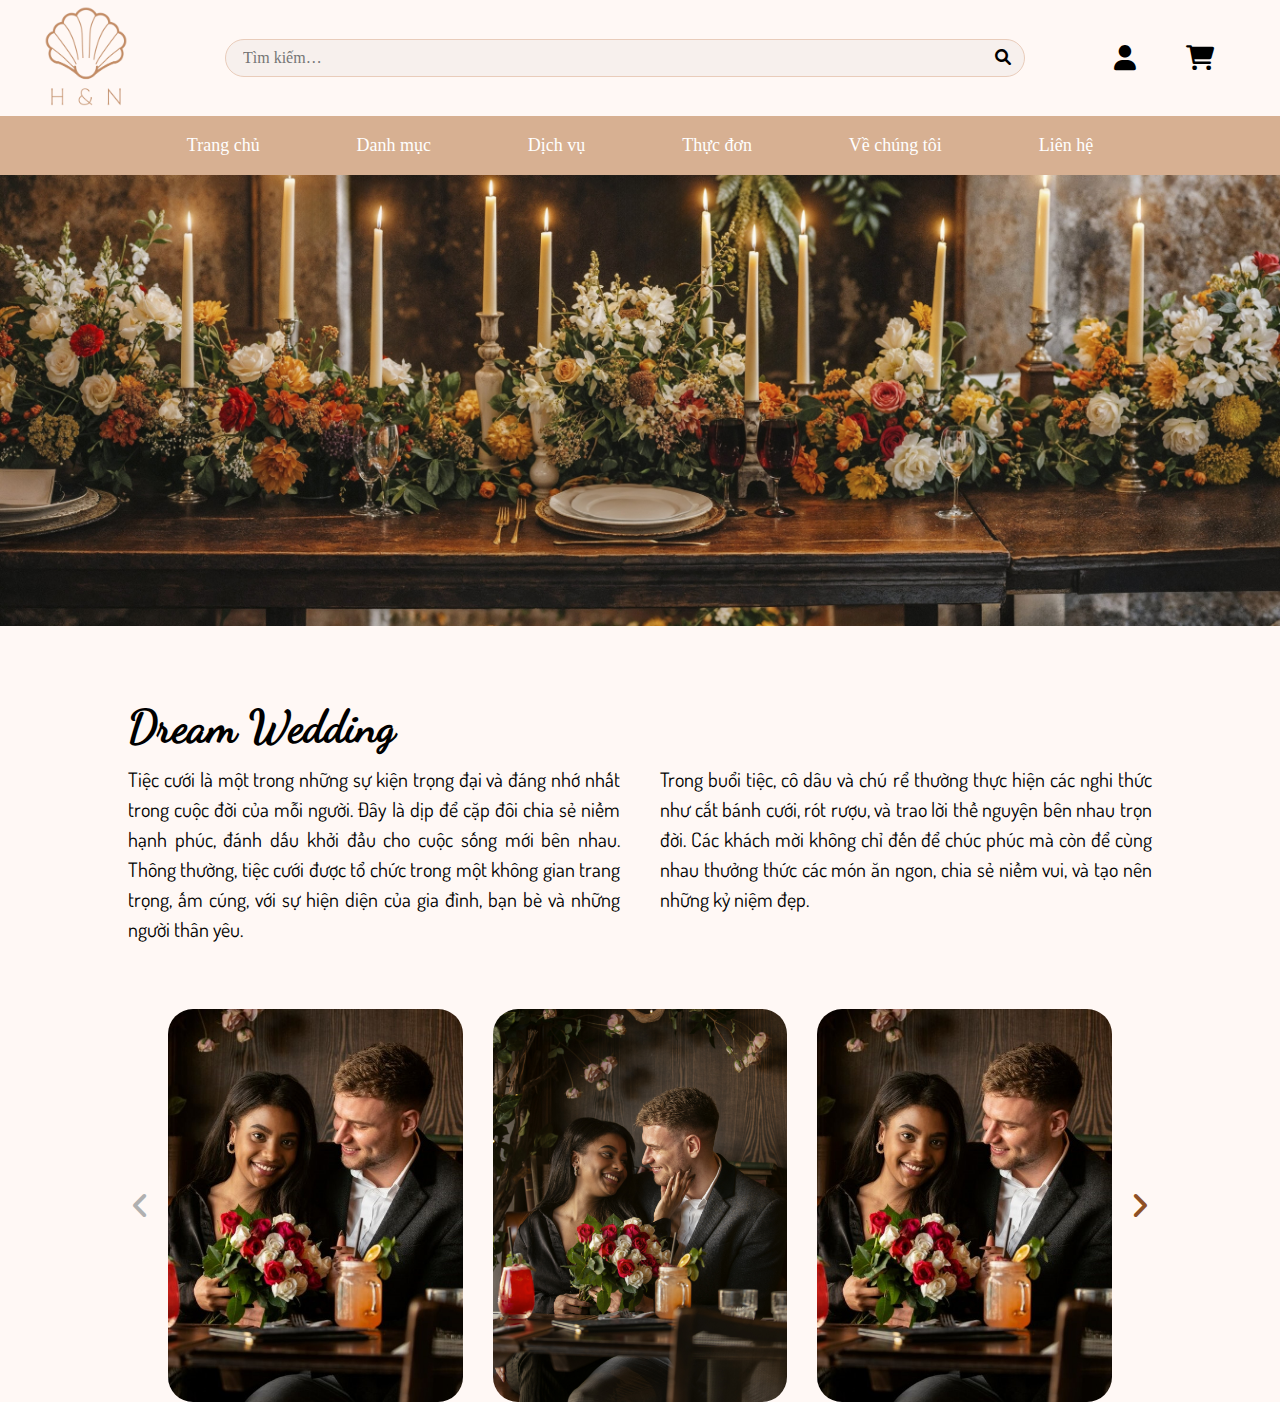
==== index.html @ fc5cff86 "deloy" ====
<!DOCTYPE html>
<html lang="en">

<head>
    <meta charset="UTF-8">
    <meta name="viewport" content="width=device-width, initial-scale=1.0">

    <title>Dream Wedding</title>

    <link rel="stylesheet" href="assets/css/style.css">
     <link rel="stylesheet" href="assets/css/responsive.css">
    <link rel="stylesheet" href="assets/css/login.css">


    <script src="assets/js/main.js" defer></script>



    <link rel="icon" href="assets/images/icon.png">

    <link rel="stylesheet" href="https://cdnjs.cloudflare.com/ajax/libs/font-awesome/6.0.0/css/all.min.css">






</head>


<body>
    <div id="loading-screen">
        <span class="loader"></span>
    </div>
    <header>

        <nav>

            <div class=" toolbar">

                <div class=" logo">
                    <a href="index.html">
                        <img src="assets/images/logo.png" alt="Logo" class="logo" />
                    </a>
                </div>
                <div class="seacher">
                    <input type="search" id="sea" placeholder="Tìm kiếm…" />
                    <button id="search" type="submit">
                        <i class="fa-solid fa-magnifying-glass"></i>
                    </button>
                </div>
                <div>
                    <ul class="login">
                        <li id="nut-dang-nhap">
                            <a href="#"><i class="fa-solid fa-user icons"></i></a>
                        </li>
                        <li>
                            <a href="#"><i class="fa-solid fa-cart-shopping icons"></i></a>
                        </li>
                    </ul>
                </div>

            </div>
        </nav>

        <nav>
            <ul class="menu">
                <li>
                    <a href="index.html">Trang chủ</a>
                </li>
                <li class="sub">
                    <a href="#">Danh mục</a>
                    <ul class="menu dropdown">
                        <li><a href="#">s1</a></li>
                        <li><a href="#">s2</a></li>
                        <li><a href="#">s3</a></li>
                    </ul>
                </li>
                <li class="sub">
                    <a href="#">Dịch vụ</a>
                    <ul class="menu dropdown">
                        <li><a href="#">s1</a></li>
                        <li><a href="#">s2</a></li>
                        <li><a href="#">s3</a></li>
                    </ul>
                </li>
                <li class="sub">
                    <a href="menu.html">Thực đơn</a>
                </li>
                <li class="sub">
                    <a href="aboutus.html">Về chúng tôi</a>
                </li>
                <li class="sub">
                    <a href="contact.html">Liên hệ</a>
                </li>
            </ul>


        </nav>
    </header>

    <section>
        <div>
            <img src="assets/images/banner-1.jpg" "/>
        </div>
    </section>
    <section class="gioi-thieu">
            <h1>Dream Wedding</h1>
            <div class="describe">
                
                <div>
                
                    Tiệc cưới là một trong những sự kiện trọng đại và đáng nhớ nhất trong cuộc đời của mỗi người. Đây là dịp để cặp                         đôi chia sẻ niềm hạnh phúc, đánh dấu khởi đầu cho cuộc sống mới bên nhau. Thông thường, tiệc cưới được tổ chức                          trong một không gian trang trọng, ấm cúng, với sự hiện diện của gia đình, bạn bè và những người thân yêu.

                </div>
                <div>
                    Trong buổi tiệc, cô dâu và chú rể thường thực hiện các nghi thức như cắt bánh cưới, rót rượu, và trao lời thề                           nguyện bên nhau trọn đời. Các khách mời không chỉ đến để chúc phúc mà còn để cùng nhau thưởng thức các món ăn ngon,                     chia sẻ niềm vui, và tạo nên những kỷ niệm đẹp.
                </div>

            </div>
            <div class="anh-cuoi">
                <i class="dieu-huong fa-solid fa-angle-left"></i>
                    <div>
                        <div class="carousel">
                            <div class="carousel-inner">
                                <div class="carousel-item"><img src="assets/images/couple-1.jpg" /></div>
                                <div class="carousel-item"><img src="assets/images/couple-2.jpg" /></div>
                                <div class="carousel-item"><img src="assets/images/couple-1.jpg" /></div>
                                <div class="carousel-item"><img src="assets/images/couple-2.jpg" /></div>
                                <div class="carousel-item"><img src="assets/images/couple-1.jpg" /></div>
                                <div class="carousel-item"><img src="assets/images/couple-2.jpg" /></div>
                                <div class="carousel-item"><img src="assets/images/couple-1.jpg" /></div>
                                <div class="carousel-item"><img src="assets/images/couple-2.jpg" /></div>
                            </div>

                        </div>
                    </div>
                <i class="dieu-huong fa-solid fa-angle-right"></i>
            </div>
    </section>

    <!--ĐĂNG NHẬP-->
    <div class="container" id="container">
        <div class="form-container sign-up-container">
            <form action="#">
                <h1>Đăng ký</h1>
                <div class="social-container">
                    <a href="#" class="social"><i class="fab fa-google"></i></a>
                    <a href="#" class="social"><i class="fab fa-facebook-f"></i></a>
                    <a href="#" class="social"><i class="fab fa-github"></i></a>
                    <a href="#" class="social"><i class="fab fa-linkedin-in"></i></a>
                </div>
                <span>hoặc sử dụng email để đăng ký</span>
                <input type="text" placeholder="Tên đăng nhập" />
                <input type="email" placeholder="Email" />
                <input type="password" placeholder="Mật khẩu" />
                
                <button>Đăng ký</button>
            </form>
        </div>
        <div class="form-container sign-in-container">
            <form action="#">
                <h1>Đăng nhập</h1>
                <div class="social-container">
                    <a href="#" class="social"><i class="fab fa-google"></i></a>
                    <a href="#" class="social"><i class="fab fa-facebook-f"></i></a>
                    <a href="#" class="social"><i class="fab fa-github"></i></a>
                    <a href="#" class="social"><i class="fab fa-linkedin-in"></i></a>
                </div>
                <span>hoặc sử dụng tài khoản của bạn</span>
                <input type="text" placeholder="Tên đăng nhập" />
                <input type="password" placeholder="Mật khẩu" />
                <a class="forget-password" href="#">Quên mật khẩu?</a>
                <button>Đăng nhập</button>
            </form>
        </div>
        <div class="overlay-container">
            <!-- <div> -->
            
                <div class="overlay">
                    <div>
                    </div>
                    <div class="overlay-panel overlay-left">
                        <h1>CHÀO QUÝ KHÁCH !</h1>
                        <p>Đăng nhập để sử dụng các dịch vụ của chúng tôi</p>
                        <button class="ghost" id="signIn" style="color: white;">Đăng nhập</button>
                    </div>
                    <div class="overlay-panel overlay-right">
                        <h1>CHÀO BẠN !</h1>
                        <p>Đăng ký tài khoản để có thể đặt tiệc</p>
                        <button class="ghost" id="signUp" style="color: white;">Đăng ký</button>
                    </div>
                </div>
            <!-- </div> -->
        </div>
    </div>





</body>

</html>
---- assets/css/style.css ----
@font-face {
    font-family: 'Dosis';
    src: url("../font/Dosis.ttf") format('truetype');
    font-weight: normal;
    font-style: normal;
}
@font-face {
    font-family: 'DancingScript';
    src: url("../font/DancingScript.ttf") format('truetype');
    font-weight: normal;
    font-style: normal;
}


*{
  box-sizing: border-box;
}
body {
  
  font-family: "Playfair Display";
  margin: 0;
  padding: 0;
  background-color: #fff8f5;
  /* color: #c48c64; */
}

#loading-screen {
    position: fixed;
    top: 0;
    left: 0;
    width: 100%;
    height: 100%;
    background-color:#fff8f5 ;
    color: white;
    display: flex;
    justify-content: center;
    align-items: center;
    z-index: 9999;
}
.loader, .loader:before, .loader:after {
  border-radius: 50%;
  width: 2.5em;
  height: 2.5em;
  animation-fill-mode: both;
  animation: bblFadInOut 1.8s infinite ease-in-out;
}
.loader {
  color: #000000;
  font-size: 7px;
  position: relative;
  text-indent: -9999em;
  transform: translateZ(0);
  animation-delay: -0.16s;
}
.loader:before,
.loader:after {
  content: '';
  position: absolute;
  top: 0;
}
.loader:before {
  left: -3.5em;
  animation-delay: -0.32s;
}
.loader:after {
  left: 3.5em;
}

@keyframes bblFadInOut {
  0%, 80%, 100% { box-shadow: 0 2.5em 0 -1.3em }
  40% { box-shadow: 0 2.5em 0 0 }
}

/* ============================ */
.logo {
  width: 100%;
  max-width: 100px;
}


/*thanh tìm kiếm*/
.toolbar {
  background-color: #fff8f5;
  padding: 6px;
  display: flex;
  align-items: center;
  white-space: nowrap;
  justify-content: space-around;
}

.seacher {
  width: 100%;
  max-width: 800px;
  position: relative;
  margin: 0 30px;
}


#sea {
  border: #e9ccba solid 1px;
  border-radius: 20px;
  height: 38px;
  max-width: 1000px;
  width: 100%;
  flex-grow: 1 !important;
  align-items: center;
  padding: 10px 50px 10px 17px;
  outline: none;
  font-size: 16px;
  background-color: #f7f0ed;
  font-family: "Playfair Display";
  color: #845839;
}




#search {
  position: absolute;
  right: 13px;
  /* Điều chỉnh vị trí của nút */
  top: 17px;
  transform: translateY(-50%);
  border: none;
  background: none;
  cursor: pointer;
  color: #000000;
  font-size: 16px;
  padding: 0;
}

.login {
  display: flex;
  justify-content: space-evenly;
  list-style-type: none;
  padding: 0;
  margin: 0;
}

.login>li:last-child {
  padding-left: 50px;
  padding-right: 30px;
}

.icons {
  font-size: 25px;
  color: black;
  transition: transform 0.2s ease;
}

.icons:hover {
  transform: translateY(-3px);
}




ul.menu {
  list-style-type: none;
  padding: 0;
  margin: 0;
  background-color: #d7b092;
  justify-content: space-evenly;
}


nav>.menu {
  display: flex;
  padding: 5px 100px;

}



.dropdown {
  /* display: none; */
  position: absolute;
  list-style-type: none;
  border-radius: 8px;
  margin: 0;
  box-shadow: 0 4px 8px rgba(0, 0, 0, .1);
  overflow: hidden;
  max-height: 0;
  width: 0;
  transition: max-height 0.6s ease;
}

.dropdown a {
  color: #c48c64 !important;
  background-color: #fff8f5;
  padding: 15px 20px !important;

}

.dropdown a:hover {
  color: #ffff !important;
  background-color: #d7b092 !important;
}

.sub:hover .dropdown {

  background-color: floralwhite;
  display: block !important;
  position: absolute;
  width: 200px;
  max-height: 500px;
}



ul.menu>li {
  max-width: 200px;
}

ul.menu>li>a {
  text-decoration: none;
  color: #ffff;
  display: block;
  padding: 14px 10px;
  font-size: 18px;
}

ul.menu>li>a:hover {
  color: #8f5024;
}

.toolbar-menu {
  display: flex;
  flex-direction: column;
  justify-content: center;
  height: 250px;
  text-align: center;
  padding: 0;
  background-color: rgba(0, 0, 0, 0.6);
}

.banner {
  position: absolute;
  z-index: -99;
  min-width: 730px;
  overflow: hidden;
}

.nav-menu {
  display: flex;
  flex-direction: row;
  justify-content: center;
  text-align: center;
  list-style-type: none;
  font-size: 20px;
  padding: 0;
  margin: 0;


}

.toolbar-menu h1 {
  font-size: 50px !important;
  padding-bottom: 5px !important;
  color: white;
  padding: 0;
  margin: 0;
}

.nav-menu li {
  display: flex;
  align-items: center;
  text-decoration: none;
  padding: 0 10px;
  color: white;
}

.nav-menu>li>a {
  text-decoration: none;
  color: white;
}

.nav-menu>li>a:hover {
  color: #d7b092;
  ;
}

.content {
  background-color: #fff8f5;
  display: flex;
}

.content>div {
  height: 500px;
}

img {
  width: 100%;
}

section.gioi-thieu {
  display: flex;
  flex-direction: column;
  width: 80%;
  margin: 0 auto;
  margin-top: 70px;
}

.describe {
  font-family: Dosis, sans-serif;
  display: flex;
  /* flex-direction: column; */
  justify-content: center;
  align-items: flex-start;
  text-align: justify;
  padding: 0;
  margin: 0;
  margin-bottom: 65px;
}
.describe > div:first-child{
  width: 50%;
  padding-right: 20px;
  font-size: 20px;
  line-height: 30px;
}
.describe > div:last-child{
  width: 50%;
  padding-left: 20px;
  font-size: 20px;
  line-height: 30px;
}
.gioi-thieu > h1{
  font-family: DancingScript, san-serif;
  font-size: 45px;
  margin: 0;
  margin-bottom: 10px;
}
/*  */
.anh-cuoi{
  display: flex;
  align-items: center;
}
.anh-cuoi>div{
  display: flex;
  align-items: center;
  position: relative;
  width: 100%;
  overflow: hidden;
}
.carousel {
  display: flex;
  align-items: center;
  transition: transform 0.5s ease; 
}
.carousel-inner {
    display: flex;
}

.carousel-inner >div{
  padding: 0 15px;
  min-width: 33.33%;
  box-sizing: border-box; 
}

.carousel img{
  width: 100%;
  display: block;
  border-radius: 25px;
  z-index: 999;
}
.dieu-huong {
  color: #8f5024;
  font-size: 30px;
  padding: 5px;
  display: block;
  transition: transform 0.3s ease;
  z-index: 999;
}
.fa-angle-left:not(.dieu-huong){
  color: #b0b0b0;
  font-size: 30px;
  padding: 5px;
  display: block;
  transition: transform 0.3s ease;
  z-index: 999;
}
.fa-angle-right:not(.dieu-huong){
  color: #b0b0b0;
  font-size: 30px;
  padding: 5px;
  display: block;
  transition: transform 0.3s ease;
  z-index: 999;
}
.dieu-huong:hover {
  color: black;
  transform: scale(1.25);
}

/* =================== */
---- assets/css/responsive.css ----
@media (max-width: 750px) {
    .logo {
        width: 100%;
        max-width: 80px;
    }
    .login>li:last-child {
        padding: 0 30px;
    }
    
    ul.menu {

        display: none;
    }
    .icons {
      font-size: 20px;
      
    }
    .gioi-thieu > h1{
        font-size: 35px;
    }
    .describe {
      flex-direction: column;
    }
    .describe > div:first-child{
        width: 100%;
        font-size: 17px;
        line-height: 22px;
        padding: 0;
    }
    .describe > div:last-child{
        margin-top: 12px;
        width: 100%;
        font-size: 17px;
        line-height: 22px;
        padding: 0;
    }
    .carousel-inner >div{   
      min-width: 50%;
    }

}

@media (max-width: 480px) {

    ul.menu {

        display: none;
    }
    .describe{
        display: none;
    }
    .carousel-inner >div{   
        margin-top: 20px;
      min-width: 100%;
    }
    section.gioi-thieu{
        
        margin-top: 30px;
        align-items: center;
    }

}
---- assets/css/login.css ----
.container {
  position: fixed;
  top: 50%;
  left: 50%;
  transform: translate(-50%, -40%);
  opacity: 0;
  visibility: hidden;
  transition: all 0.4s ease;
  border: 3px solid white;
  background: #e4d4cd;
  border-radius: 30px;
  box-shadow: 0 14px 28px rgba(0, 0, 0, 0.25), 0 10px 10px rgba(0, 0, 0, 0.22);
  overflow: hidden;
  width: 850px;
  max-width: 100%;
  min-height: 500px;
}

.container.hien-thi {
  visibility: visible;
  display: block;
  transform: translate(-50%, -50%);
  opacity: 1;
}


.form-container {
  position: absolute;
  top: 0;
  height: 100%;
  transition: all 0.6s ease-in-out;
}

.sign-in-container {
  left: 0;
  width: 50%;
  z-index: 2;
}

.container.right-panel-active .sign-in-container {
  transform: translateX(100%);
}

.sign-up-container {
  left: 0;
  width: 50%;
  opacity: 0;
  z-index: 1;
}

.container.right-panel-active .sign-up-container {
  transform: translateX(100%);
  opacity: 1;
  z-index: 5;
  animation: show 0.6s;
}

@keyframes show {

  0%,
  49.99% {
    opacity: 0;
    z-index: 1;
  }

  50%,
  100% {
    opacity: 1;
    z-index: 5;
  }
}

.overlay-container {
  position: absolute;
  top: 0;
  left: 50%;
  width: 50%;
  height: 100%;
  overflow: hidden;
  transition: transform 0.6s ease-in-out;
  z-index: 100;
}
/* .overlay-container>div{ */
  /* position: relative;
} */
.container.right-panel-active .overlay-container {
  transform: translateX(-100%);
}

.overlay {
  background-image: url("../images/sanh.jpg");
  filter: blur(1);

  background-repeat: no-repeat;
  background-size: cover;
  background-position: 0 0;

  color: #ffffff;
  position: relative;
  left: -100%;
  height: 100%;
  width: 200%;
  transform: translateX(0);
  transition: transform 0.6s ease-in-out;
}
.overlay>div:first-child{
  position: absolute;
  top: 0;
  left: 0;
  width: 100%;
  height: 100%;
  background-color: rgba(0, 0, 0, 0.4);
}
.container.right-panel-active .overlay {
  transform: translateX(50%);
}

.overlay-panel {
  position: absolute;
  display: flex;
  flex-direction: column;
  justify-content: center;
  align-items: center;
  text-align: center;
  top: 0;
  height: 100%;
  width: 50%;
  transform: translateX(0);
  transition: transform 0.6s ease-in-out;
}

.overlay-left {
  transform: translateX(-20%);

}

.container.right-panel-active .overlay-left {
  transform: translateX(0);

}

.overlay-right {
  right: 0;
  transform: translateX(0);
}

.container.right-panel-active .overlay-right {
  transform: translateX(20%);
}

button {
  border-radius: 20px;
  border: 1px solid #ffffff;
  background-color: #ffffff;
  color: rgb(0, 0, 0);
  font-size: 12px;
  font-weight: bold;
  padding: 12px 45px;
  margin-top: 10px;
  letter-spacing: 1px;
  text-transform: uppercase;
  transition: transform 80ms ease-in;
  cursor: pointer;
}

button.ghost {
  background-color: transparent;
  border-color: #ffffff;
}

form {
  background-color: #e4d4cd;
  display: flex;
  flex-direction: column;
  justify-content: center;
  align-items: center;
  text-align: center;
  padding: 0 50px;
  height: 100%;
  width: 100%;
}

h1 {
  font-weight: bold;
  margin: 0;
}

.social-container {
  margin: 20px 0;
  display: flex;
  justify-content: center;
}

.social-container a {
  border: 1px solid #ffffff;
  border-radius: 50%;
  display: inline-flex;
  justify-content: center;
  align-items: center;
  margin: 0 5px;
  height: 40px;
  width: 40px;
  background-color: #ffffff;
  color: #333;
  font-size: 18px;
  cursor: pointer;
}

.social-container a:hover {
  background-color: #eaeaea;

}

.forget-password:hover {
  text-decoration: underline;
}

span {
  font-size: 14px;
  color: #000000;
  margin-bottom: 15px;
}

input {
  background-color: #ffffff;
  border: none;
  padding: 12px 15px;
  margin: 8px 0;
  width: 100%;
  border-radius: 99px;
  outline: none;
}

.container a{
  color: #333;
  font-size: 14px;
  text-decoration: none;
  margin-top: 10px;
}

.overlay p {
  padding-top: 10px;
  margin-bottom: 20px;
}

button:active {
  transform: scale(0.95);
}

button:focus {
  outline: none;
}
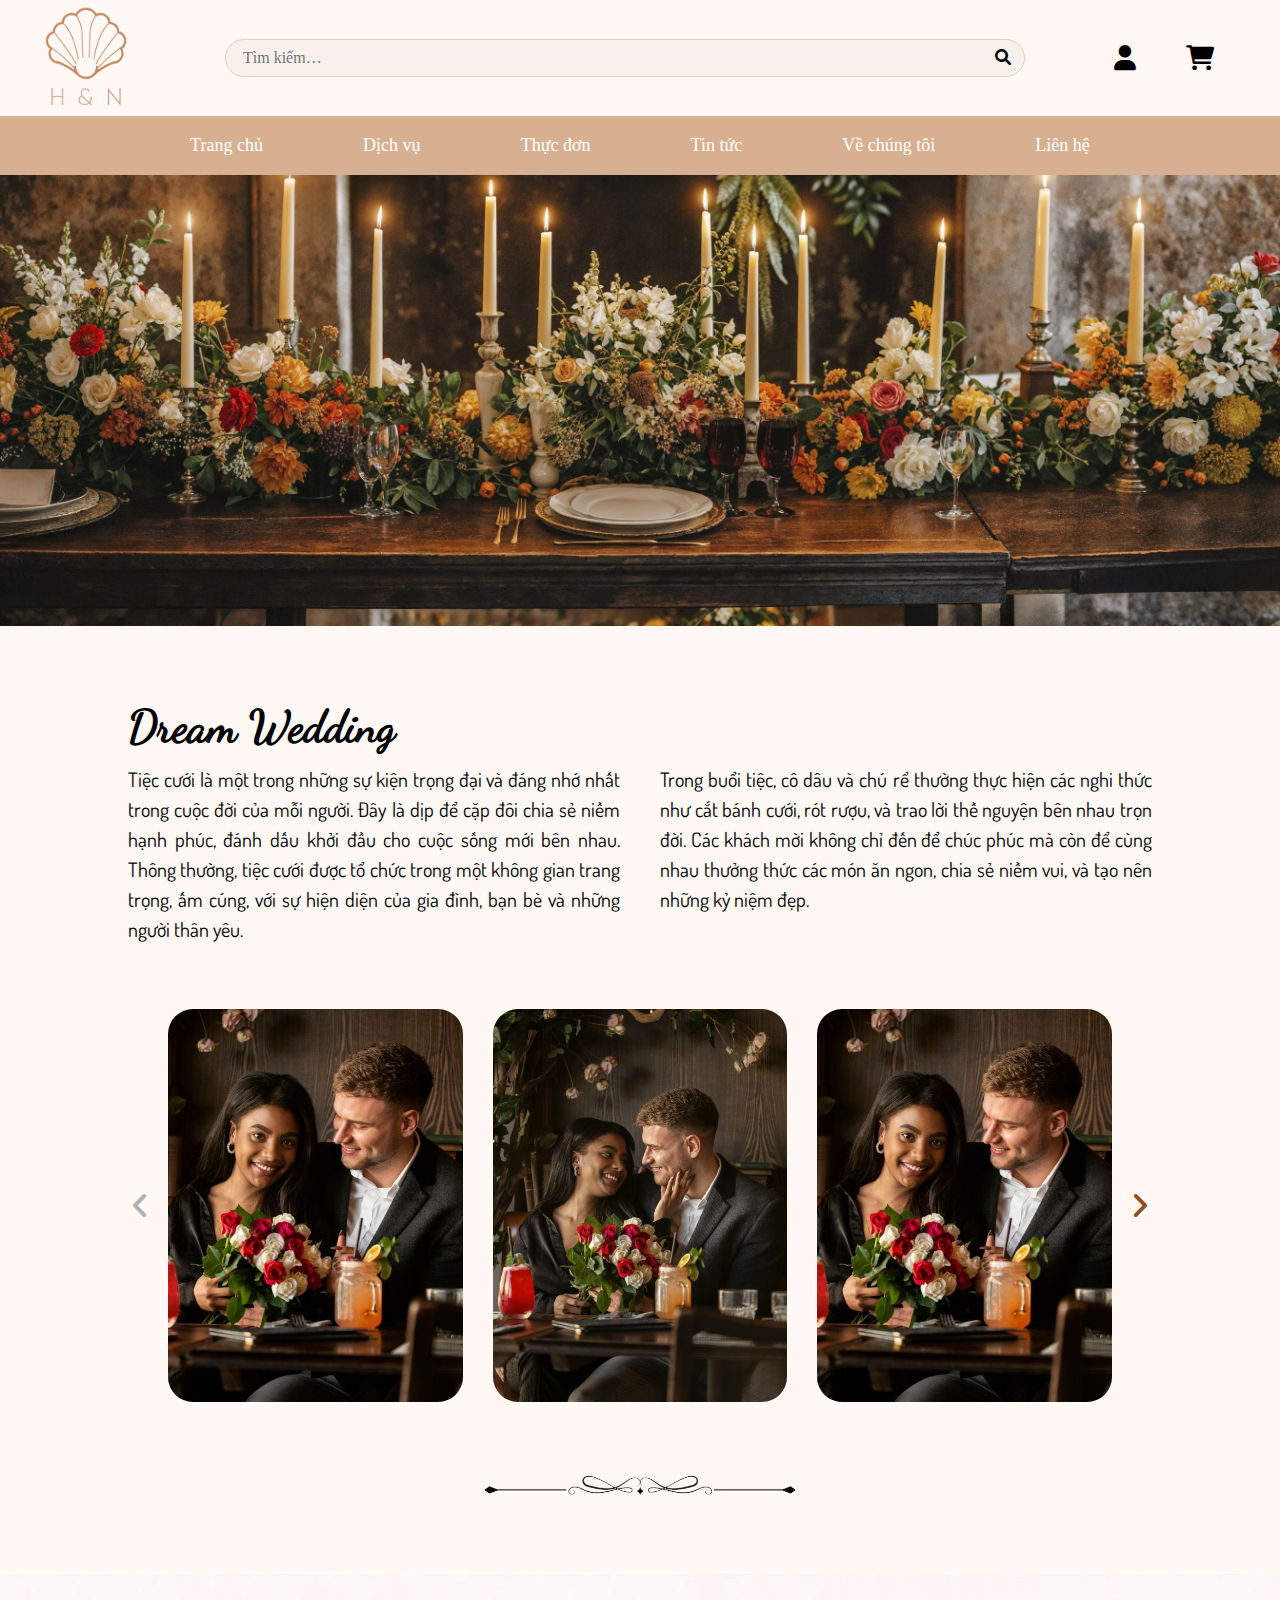
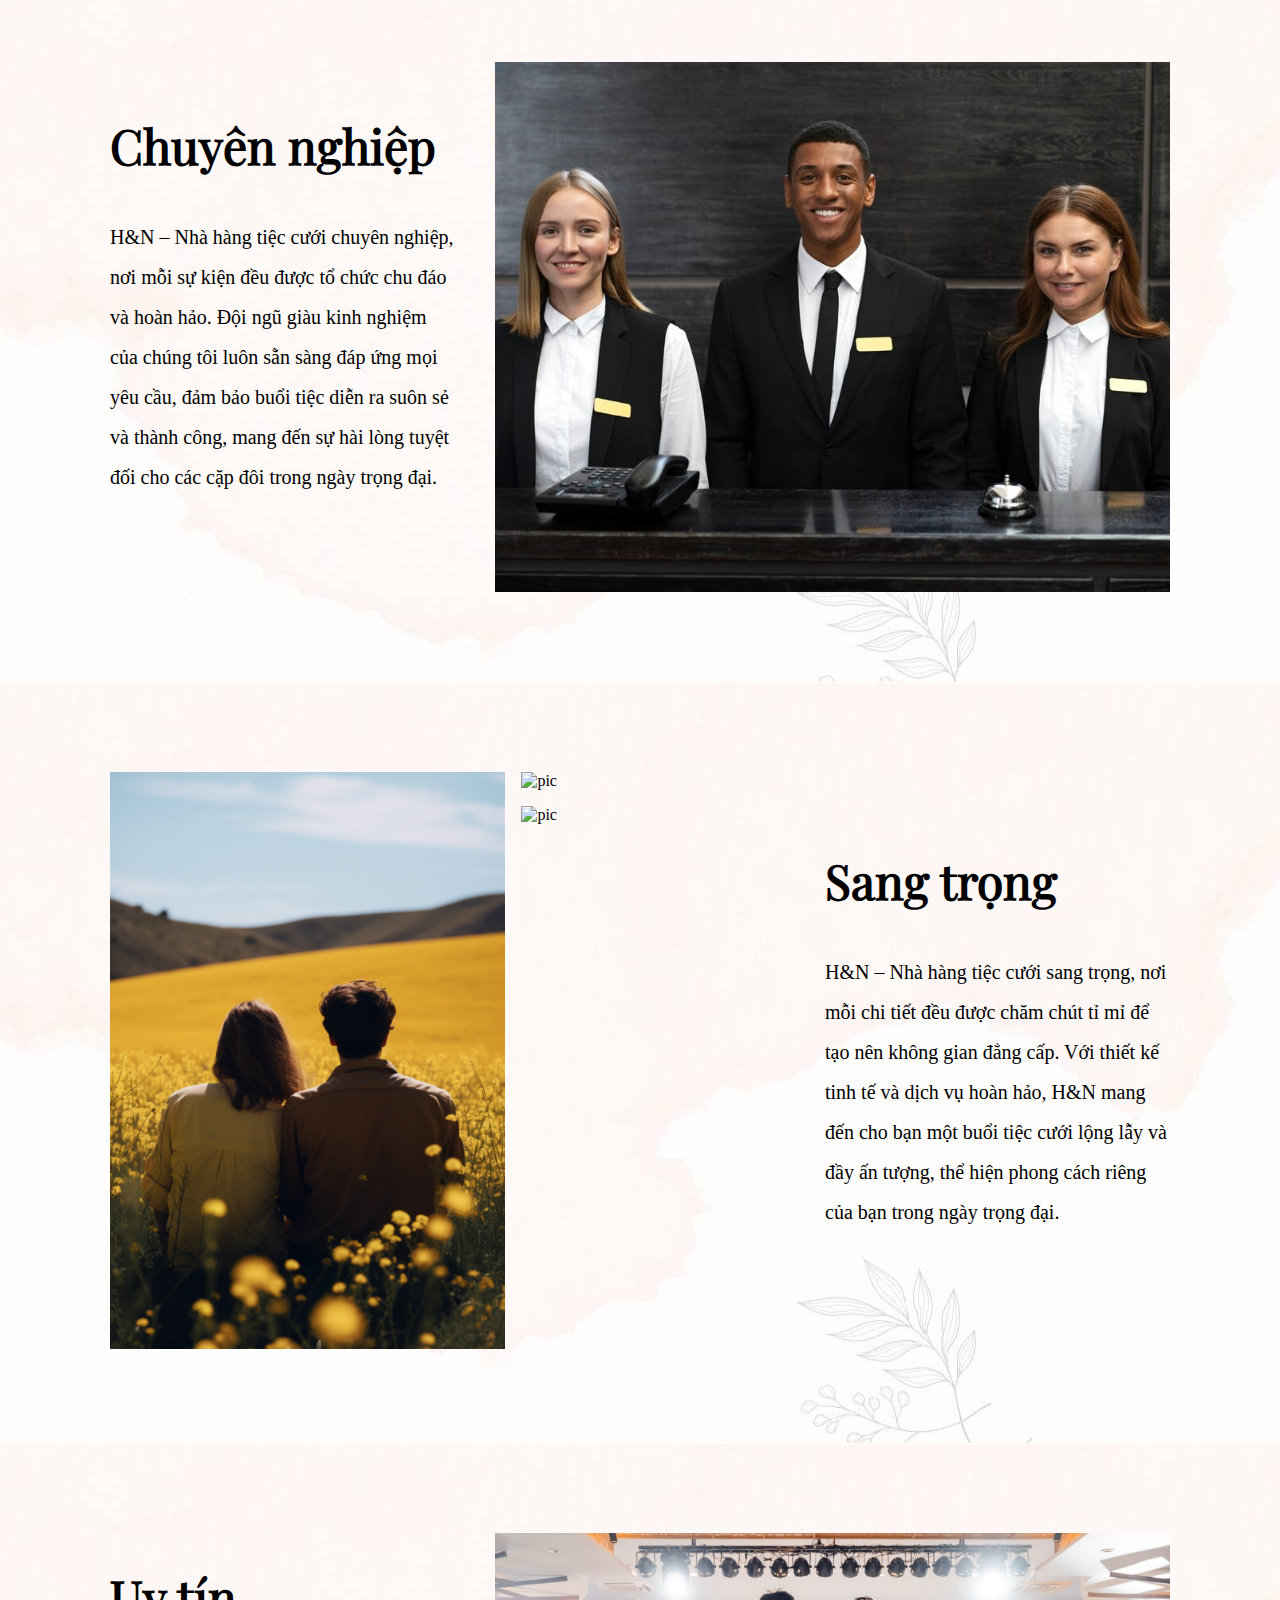
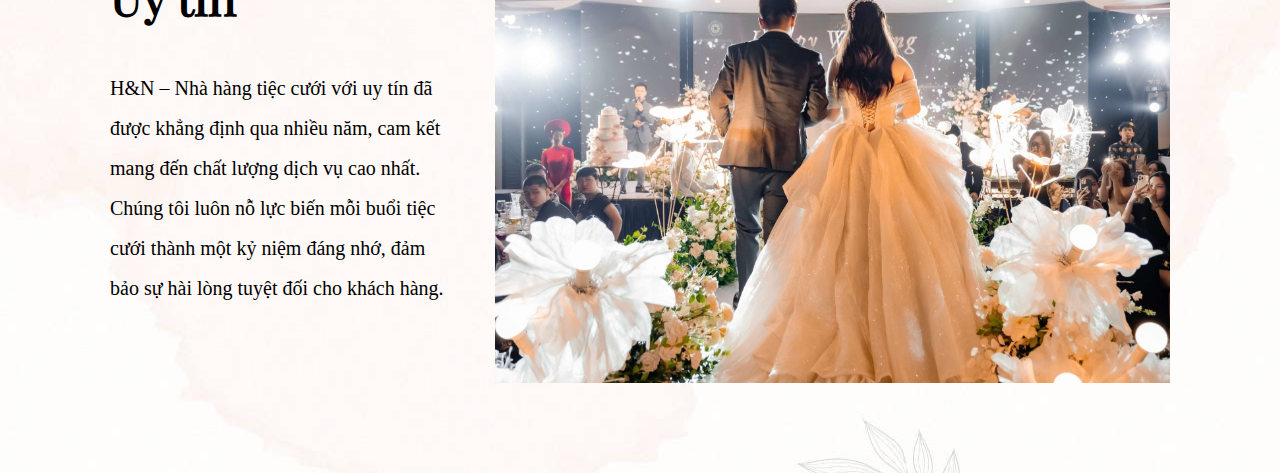
==== commit fa886758: "deloy" ====
--- a/index.html
+++ b/index.html
@@ -8,7 +8,7 @@
     <title>Dream Wedding</title>
 
     <link rel="stylesheet" href="assets/css/style.css">
-     <link rel="stylesheet" href="assets/css/responsive.css">
+    <link rel="stylesheet" href="assets/css/responsive.css">
     <link rel="stylesheet" href="assets/css/login.css">
 
 
@@ -55,7 +55,7 @@
                             <a href="#"><i class="fa-solid fa-user icons"></i></a>
                         </li>
                         <li>
-                            <a href="#"><i class="fa-solid fa-cart-shopping icons"></i></a>
+                            <a href="cart.html"><i class="fa-solid fa-cart-shopping icons"></i></a>
                         </li>
                     </ul>
                 </div>
@@ -69,23 +69,18 @@
                     <a href="index.html">Trang chủ</a>
                 </li>
                 <li class="sub">
-                    <a href="#">Danh mục</a>
-                    <ul class="menu dropdown">
-                        <li><a href="#">s1</a></li>
-                        <li><a href="#">s2</a></li>
-                        <li><a href="#">s3</a></li>
-                    </ul>
-                </li>
-                <li class="sub">
                     <a href="#">Dịch vụ</a>
                     <ul class="menu dropdown">
-                        <li><a href="#">s1</a></li>
-                        <li><a href="#">s2</a></li>
-                        <li><a href="#">s3</a></li>
+                        <li><a href="#">Tổ chức tiệc cưới</a></li>
+                        <li><a href="#">Đặt bàn</a></li>
+                        <li><a href="#">Tư vấn</a></li>
                     </ul>
                 </li>
                 <li class="sub">
                     <a href="menu.html">Thực đơn</a>
+                </li>
+                <li class="sub">
+                    <a href="news.html">Tin tức</a>
                 </li>
                 <li class="sub">
                     <a href="aboutus.html">Về chúng tôi</a>
@@ -104,42 +99,92 @@
             <img src="assets/images/banner-1.jpg" "/>
         </div>
     </section>
-    <section class="gioi-thieu">
+    <section class=" gioi-thieu">
             <h1>Dream Wedding</h1>
             <div class="describe">
-                
-                <div>
-                
-                    Tiệc cưới là một trong những sự kiện trọng đại và đáng nhớ nhất trong cuộc đời của mỗi người. Đây là dịp để cặp                         đôi chia sẻ niềm hạnh phúc, đánh dấu khởi đầu cho cuộc sống mới bên nhau. Thông thường, tiệc cưới được tổ chức                          trong một không gian trang trọng, ấm cúng, với sự hiện diện của gia đình, bạn bè và những người thân yêu.
-
-                </div>
-                <div>
-                    Trong buổi tiệc, cô dâu và chú rể thường thực hiện các nghi thức như cắt bánh cưới, rót rượu, và trao lời thề                           nguyện bên nhau trọn đời. Các khách mời không chỉ đến để chúc phúc mà còn để cùng nhau thưởng thức các món ăn ngon,                     chia sẻ niềm vui, và tạo nên những kỷ niệm đẹp.
+
+                <div>
+
+                    Tiệc cưới là một trong những sự kiện trọng đại và đáng nhớ nhất trong cuộc đời của mỗi người. Đây là
+                    dịp để cặp đôi chia sẻ niềm hạnh phúc, đánh dấu khởi đầu cho cuộc sống mới bên nhau. Thông thường,
+                    tiệc cưới được tổ chức trong một không gian trang trọng, ấm cúng, với sự hiện diện của gia đình, bạn
+                    bè và những người thân yêu.
+
+                </div>
+                <div>
+                    Trong buổi tiệc, cô dâu và chú rể thường thực hiện các nghi thức như cắt bánh cưới, rót rượu, và
+                    trao lời thề nguyện bên nhau trọn đời. Các khách mời không chỉ đến để chúc phúc mà còn để cùng nhau
+                    thưởng thức các món ăn ngon, chia sẻ niềm vui, và tạo nên những kỷ niệm đẹp.
                 </div>
 
             </div>
             <div class="anh-cuoi">
                 <i class="dieu-huong fa-solid fa-angle-left"></i>
-                    <div>
-                        <div class="carousel">
-                            <div class="carousel-inner">
-                                <div class="carousel-item"><img src="assets/images/couple-1.jpg" /></div>
-                                <div class="carousel-item"><img src="assets/images/couple-2.jpg" /></div>
-                                <div class="carousel-item"><img src="assets/images/couple-1.jpg" /></div>
-                                <div class="carousel-item"><img src="assets/images/couple-2.jpg" /></div>
-                                <div class="carousel-item"><img src="assets/images/couple-1.jpg" /></div>
-                                <div class="carousel-item"><img src="assets/images/couple-2.jpg" /></div>
-                                <div class="carousel-item"><img src="assets/images/couple-1.jpg" /></div>
-                                <div class="carousel-item"><img src="assets/images/couple-2.jpg" /></div>
-                            </div>
-
+                <div>
+                    <div class="carousel">
+                        <div class="carousel-inner">
+                            <div class="carousel-item"><img src="assets/images/couple-1.jpg" /></div>
+                            <div class="carousel-item"><img src="assets/images/couple-2.jpg" /></div>
+                            <div class="carousel-item"><img src="assets/images/couple-1.jpg" /></div>
+                            <div class="carousel-item"><img src="assets/images/couple-2.jpg" /></div>
+                            <div class="carousel-item"><img src="assets/images/couple-1.jpg" /></div>
+                            <div class="carousel-item"><img src="assets/images/couple-2.jpg" /></div>
+                            <div class="carousel-item"><img src="assets/images/couple-1.jpg" /></div>
+                            <div class="carousel-item"><img src="assets/images/couple-2.jpg" /></div>
                         </div>
+
                     </div>
+                </div>
                 <i class="dieu-huong fa-solid fa-angle-right"></i>
             </div>
     </section>
-
-    <!--ĐĂNG NHẬP-->
+    
+    <div style="width: 25%;margin: 70px auto;"><img src="assets/images/break.png"/></div>
+    
+    
+    <section class="main">
+        <div class="frame-2">
+            <h1>Chuyên nghiệp</h1>
+            <p>
+                H&N – Nhà hàng tiệc cưới chuyên nghiệp, nơi mỗi sự kiện đều được tổ chức chu đáo và hoàn hảo. Đội ngũ giàu kinh nghiệm của chúng tôi luôn sẵn sàng đáp ứng mọi yêu cầu, đảm bảo buổi tiệc diễn ra suôn sẻ và thành công, mang đến sự hài lòng tuyệt đối cho các cặp đôi trong ngày trọng đại.
+            </p>
+        </div>
+        <div class="frame-1">
+            <img src="assets/images/receptionists.jpg" alt="pic"/>
+        </div>
+    </section>
+    <section class="main">
+        <div class="frame-1">
+            <div>
+                <img src="assets/images/couple-3.jpg" alt="pic" "/>
+            </div>
+            <div>
+                <div><img src="assets/images/couple-4.jpg" alt="pic" "/></div>
+                <div><img src="assets/images/couple-4.jpg" alt="pic" "/></div>
+            </div>
+        </div>
+        <div class="frame-2">
+            <h1>Sang trọng</h1>
+            <p>
+                H&N – Nhà hàng tiệc cưới sang trọng, nơi mỗi chi tiết đều được chăm chút tỉ mỉ để tạo nên không gian đẳng cấp. Với thiết kế tinh tế và dịch vụ hoàn hảo, H&N mang đến cho bạn một buổi tiệc cưới lộng lẫy và đầy ấn tượng, thể hiện phong cách riêng của bạn trong ngày trọng đại.
+            </p>
+        </div>
+    </section>
+    
+    <section class="main">
+        <div class="frame-2">
+            <h1>Uy tín</h1>
+            <p>
+                H&N – Nhà hàng tiệc cưới với uy tín đã được khẳng định qua nhiều năm, cam kết mang đến chất lượng dịch vụ cao nhất. Chúng tôi luôn nỗ lực biến mỗi buổi tiệc cưới thành một kỷ niệm đáng nhớ, đảm bảo sự hài lòng tuyệt đối cho khách hàng.
+            </p>
+        </div>
+        <div class="frame-1">
+            <img src="assets/images/news.jpg" alt="pic"/>
+        </div>
+    </section>
+    
+
+    <!---------------------------------ĐĂNG NHẬP-------------------------------->
     <div class="container" id="container">
         <div class="form-container sign-up-container">
             <form action="#">
@@ -154,7 +199,7 @@
                 <input type="text" placeholder="Tên đăng nhập" />
                 <input type="email" placeholder="Email" />
                 <input type="password" placeholder="Mật khẩu" />
-                
+
                 <button>Đăng ký</button>
             </form>
         </div>
@@ -176,29 +221,27 @@
         </div>
         <div class="overlay-container">
             <!-- <div> -->
-            
-                <div class="overlay">
-                    <div>
-                    </div>
-                    <div class="overlay-panel overlay-left">
-                        <h1>CHÀO QUÝ KHÁCH !</h1>
-                        <p>Đăng nhập để sử dụng các dịch vụ của chúng tôi</p>
-                        <button class="ghost" id="signIn" style="color: white;">Đăng nhập</button>
-                    </div>
-                    <div class="overlay-panel overlay-right">
-                        <h1>CHÀO BẠN !</h1>
-                        <p>Đăng ký tài khoản để có thể đặt tiệc</p>
-                        <button class="ghost" id="signUp" style="color: white;">Đăng ký</button>
-                    </div>
-                </div>
+
+            <div class="overlay">
+                <div>
+                </div>
+                <div class="overlay-panel overlay-left">
+                    <h1>CHÀO QUÝ KHÁCH !</h1>
+                    <p>Đăng nhập để sử dụng các dịch vụ của chúng tôi</p>
+                    <button class="ghost" id="signIn" style="color: white;">Đăng nhập</button>
+                </div>
+                <div class="overlay-panel overlay-right">
+                    <h1>CHÀO BẠN !</h1>
+                    <p>Đăng ký tài khoản để có thể đặt tiệc</p>
+                    <button class="ghost" id="signUp" style="color: white;">Đăng ký</button>
+                </div>
+            </div>
             <!-- </div> -->
         </div>
     </div>
 
 
 
-
-
 </body>
 
 </html>--- a/assets/css/style.css
+++ b/assets/css/style.css
@@ -1,22 +1,29 @@
 @font-face {
-    font-family: 'Dosis';
-    src: url("../font/Dosis.ttf") format('truetype');
-    font-weight: normal;
-    font-style: normal;
+  font-family: 'Dosis';
+  src: url("../font/Dosis.ttf") format('truetype');
+  font-weight: normal;
+  font-style: normal;
 }
 @font-face {
-    font-family: 'DancingScript';
-    src: url("../font/DancingScript.ttf") format('truetype');
-    font-weight: normal;
-    font-style: normal;
-}
-
-
-*{
+  font-family: 'PlayfairDisplay';
+  src: url("../font/PlayfairDisplay.ttf") format('truetype');
+  font-weight: normal;
+  font-style: normal;
+}
+@font-face {
+  font-family: 'DancingScript';
+  src: url("../font/DancingScript.ttf") format('truetype');
+  font-weight: normal;
+  font-style: normal;
+}
+
+
+* {
   box-sizing: border-box;
 }
+
 body {
-  
+
   font-family: "Playfair Display";
   margin: 0;
   padding: 0;
@@ -25,25 +32,29 @@
 }
 
 #loading-screen {
-    position: fixed;
-    top: 0;
-    left: 0;
-    width: 100%;
-    height: 100%;
-    background-color:#fff8f5 ;
-    color: white;
-    display: flex;
-    justify-content: center;
-    align-items: center;
-    z-index: 9999;
-}
-.loader, .loader:before, .loader:after {
+  position: fixed;
+  top: 0;
+  left: 0;
+  width: 100%;
+  height: 100%;
+  background-color: #fff8f5;
+  color: white;
+  display: flex;
+  justify-content: center;
+  align-items: center;
+  z-index: 9999;
+}
+
+.loader,
+.loader:before,
+.loader:after {
   border-radius: 50%;
   width: 2.5em;
   height: 2.5em;
   animation-fill-mode: both;
   animation: bblFadInOut 1.8s infinite ease-in-out;
 }
+
 .loader {
   color: #000000;
   font-size: 7px;
@@ -52,23 +63,34 @@
   transform: translateZ(0);
   animation-delay: -0.16s;
 }
+
 .loader:before,
 .loader:after {
   content: '';
   position: absolute;
   top: 0;
 }
+
 .loader:before {
   left: -3.5em;
   animation-delay: -0.32s;
 }
+
 .loader:after {
   left: 3.5em;
 }
 
 @keyframes bblFadInOut {
-  0%, 80%, 100% { box-shadow: 0 2.5em 0 -1.3em }
-  40% { box-shadow: 0 2.5em 0 0 }
+
+  0%,
+  80%,
+  100% {
+    box-shadow: 0 2.5em 0 -1.3em
+  }
+
+  40% {
+    box-shadow: 0 2.5em 0 0
+  }
 }
 
 /* ============================ */
@@ -79,6 +101,8 @@
 
 
 /*thanh tìm kiếm*/
+
+
 .toolbar {
   background-color: #fff8f5;
   padding: 6px;
@@ -312,57 +336,65 @@
   margin: 0;
   margin-bottom: 65px;
 }
-.describe > div:first-child{
+
+.describe>div:first-child {
   width: 50%;
   padding-right: 20px;
   font-size: 20px;
   line-height: 30px;
 }
-.describe > div:last-child{
+
+.describe>div:last-child {
   width: 50%;
   padding-left: 20px;
   font-size: 20px;
   line-height: 30px;
 }
-.gioi-thieu > h1{
+
+.gioi-thieu>h1 {
   font-family: DancingScript, san-serif;
   font-size: 45px;
   margin: 0;
   margin-bottom: 10px;
 }
+
 /*  */
-.anh-cuoi{
-  display: flex;
-  align-items: center;
-}
-.anh-cuoi>div{
+.anh-cuoi {
+  display: flex;
+  align-items: center;
+}
+
+.anh-cuoi>div {
   display: flex;
   align-items: center;
   position: relative;
   width: 100%;
   overflow: hidden;
 }
+
 .carousel {
   display: flex;
   align-items: center;
-  transition: transform 0.5s ease; 
-}
+  transition: transform 0.5s ease;
+}
+
 .carousel-inner {
-    display: flex;
-}
-
-.carousel-inner >div{
+  display: flex;
+}
+
+.carousel-inner>div {
   padding: 0 15px;
   min-width: 33.33%;
-  box-sizing: border-box; 
-}
-
-.carousel img{
+  box-sizing: border-box;
+}
+
+.carousel img {
   width: 100%;
   display: block;
   border-radius: 25px;
   z-index: 999;
 }
+
 .dieu-huong {
   color: #8f5024;
   font-size: 30px;
@@ -371,7 +403,8 @@
   transition: transform 0.3s ease;
   z-index: 999;
 }
-.fa-angle-left:not(.dieu-huong){
+
+.fa-angle-left:not(.dieu-huong) {
   color: #b0b0b0;
   font-size: 30px;
   padding: 5px;
@@ -379,7 +412,8 @@
   transition: transform 0.3s ease;
   z-index: 999;
 }
-.fa-angle-right:not(.dieu-huong){
+
+.fa-angle-right:not(.dieu-huong) {
   color: #b0b0b0;
   font-size: 30px;
   padding: 5px;
@@ -387,10 +421,95 @@
   transition: transform 0.3s ease;
   z-index: 999;
 }
+
 .dieu-huong:hover {
   color: black;
   transform: scale(1.25);
 }
 
-/* =================== */
-
+/*  ===========================================*/
+section.main {
+  background-image:
+    url('../images/section.jpg');
+  align-items: center;
+  display: flex;
+  position: relative;
+  margin: 0 auto;
+  padding: 90px;
+}
+
+section.main img {
+  width: 100%;
+}
+section.main h1{
+  padding-bottom: 20px;
+  font-size: 300%;
+  font-family: PlayfairDisplay;
+}
+section.main p {
+
+  font-size: 20px;
+  line-height: 40px;
+  padding-bottom:25px;
+}
+section.main>div.frame-1 {
+  padding: 0 20px;
+  width: 65%;
+  display: flex;
+}
+
+section.main>div.frame-2 {
+  padding: 0 20px;
+  width: 35%;
+}
+
+section.main>div.frame-1>div:first-child {
+  margin-right: 16px;
+  width: 60%;
+}
+
+section.main>div.frame-1>div:last-child {
+  width: 40%;
+  display: flex !important;
+  flex-direction: column;
+}
+
+section.main>div.frame-1>div:last-child>div:first-child {
+  margin-bottom: 16px;
+}
+
+
+.main-2{
+  display: flex;
+}
+
+
+
+/*===============================================================*/
+
+/* footer */
+footer{
+  background-color: #d7b092;
+  height: 300px;
+  font-size: 130%;
+}
+
+footer > section{
+  padding: 20px;
+  margin: 0 auto;
+  background-color: white;
+  height: 100%;
+  width: 90%;
+}
+.footer{
+  display: flex;
+  text-decoration: none;
+  list-style-type: none;
+}
+.footer > li{
+  padding: 0 10px;
+}
+.copyright{
+  text-align: center;
+  padding: 10px;
+}
--- a/assets/css/responsive.css
+++ b/assets/css/responsive.css
@@ -3,39 +3,46 @@
         width: 100%;
         max-width: 80px;
     }
+
     .login>li:last-child {
         padding: 0 30px;
     }
-    
+
     ul.menu {
 
         display: none;
     }
+
     .icons {
-      font-size: 20px;
-      
+        font-size: 20px;
+
     }
-    .gioi-thieu > h1{
+
+    .gioi-thieu>h1 {
         font-size: 35px;
     }
+
     .describe {
-      flex-direction: column;
+        flex-direction: column;
     }
-    .describe > div:first-child{
+
+    .describe>div:first-child {
         width: 100%;
         font-size: 17px;
         line-height: 22px;
         padding: 0;
     }
-    .describe > div:last-child{
+
+    .describe>div:last-child {
         margin-top: 12px;
         width: 100%;
         font-size: 17px;
         line-height: 22px;
         padding: 0;
     }
-    .carousel-inner >div{   
-      min-width: 50%;
+
+    .carousel-inner>div {
+        min-width: 50%;
     }
 
 }
@@ -46,15 +53,18 @@
 
         display: none;
     }
-    .describe{
+
+    .describe {
         display: none;
     }
-    .carousel-inner >div{   
+
+    .carousel-inner>div {
         margin-top: 20px;
-      min-width: 100%;
+        min-width: 100%;
     }
-    section.gioi-thieu{
-        
+
+    section.gioi-thieu {
+
         margin-top: 30px;
         align-items: center;
     }
--- a/assets/css/login.css
+++ b/assets/css/login.css
@@ -80,8 +80,9 @@
   transition: transform 0.6s ease-in-out;
   z-index: 100;
 }
+
 /* .overlay-container>div{ */
-  /* position: relative;
+/* position: relative;
 } */
 .container.right-panel-active .overlay-container {
   transform: translateX(-100%);
@@ -103,7 +104,8 @@
   transform: translateX(0);
   transition: transform 0.6s ease-in-out;
 }
-.overlay>div:first-child{
+
+.overlay>div:first-child {
   position: absolute;
   top: 0;
   left: 0;
@@ -111,6 +113,7 @@
   height: 100%;
   background-color: rgba(0, 0, 0, 0.4);
 }
+
 .container.right-panel-active .overlay {
   transform: translateX(50%);
 }
@@ -231,7 +234,7 @@
   outline: none;
 }
 
-.container a{
+.container a {
   color: #333;
   font-size: 14px;
   text-decoration: none;
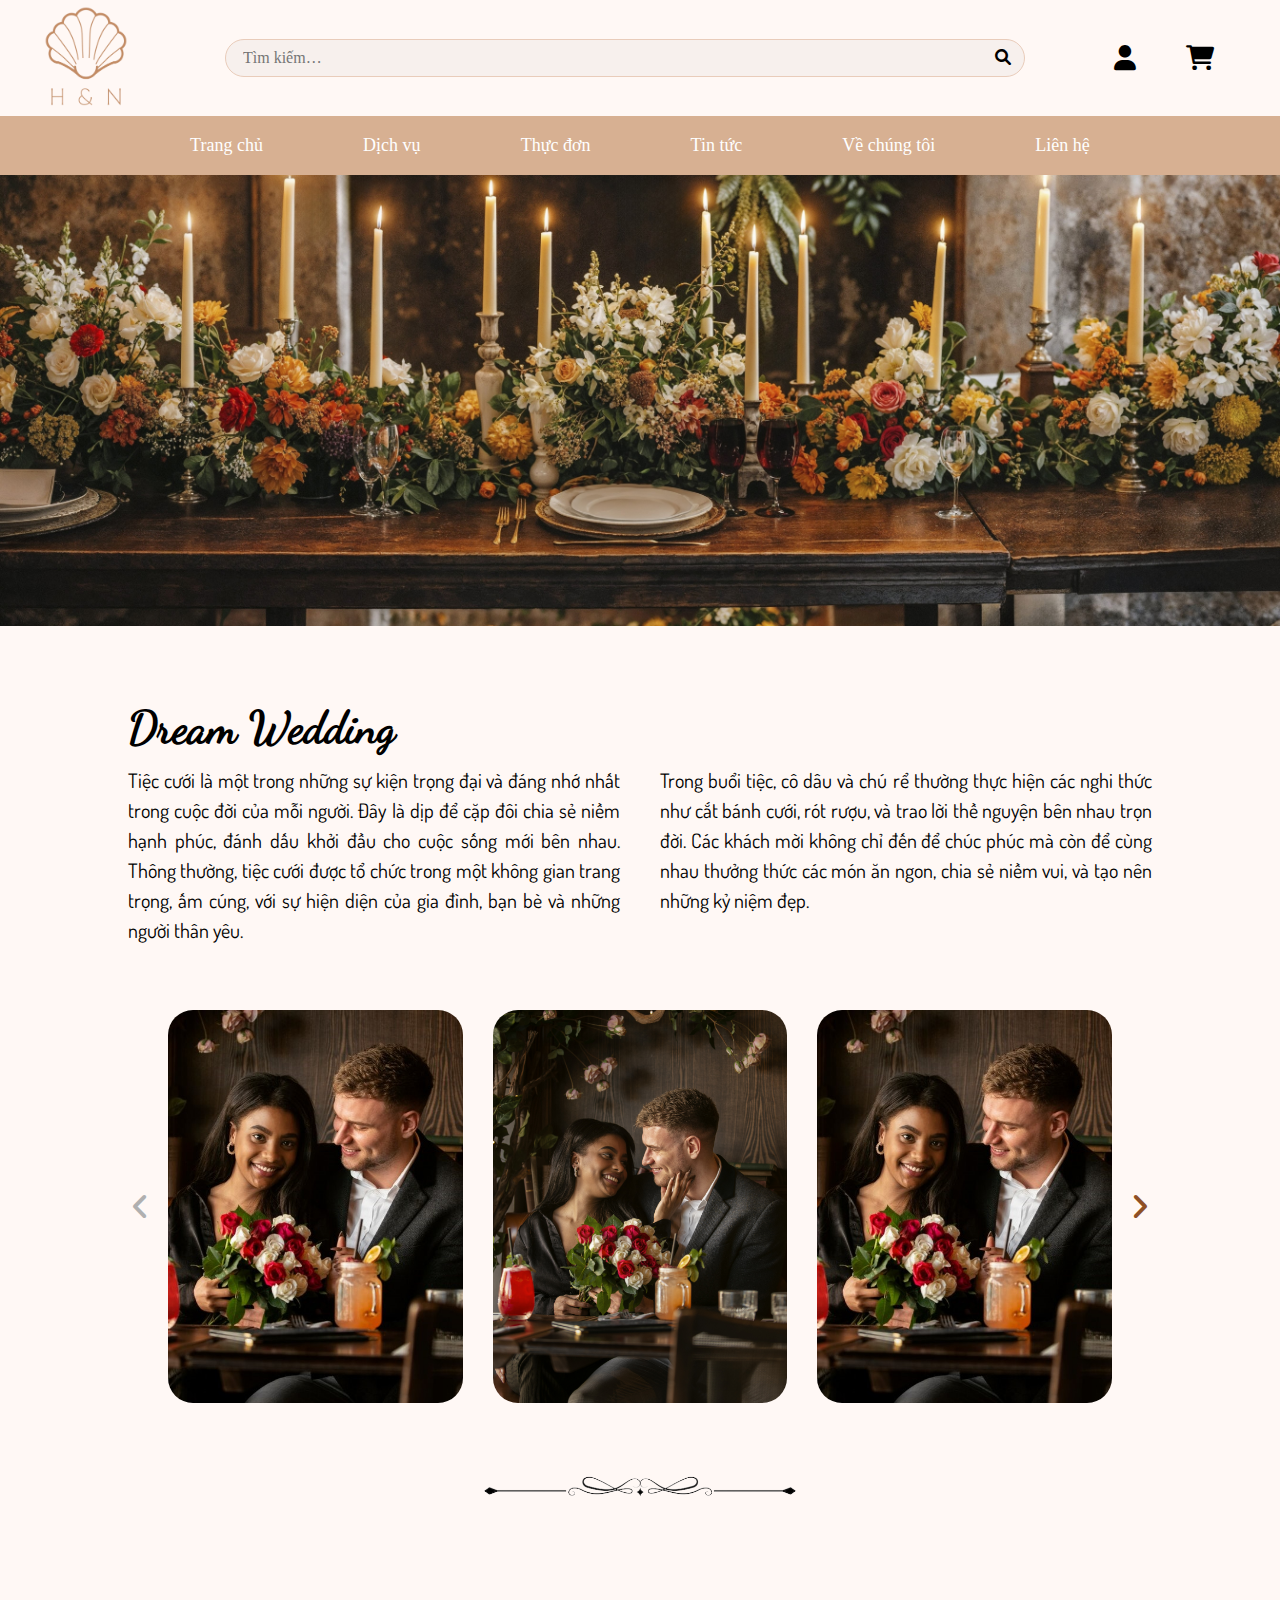
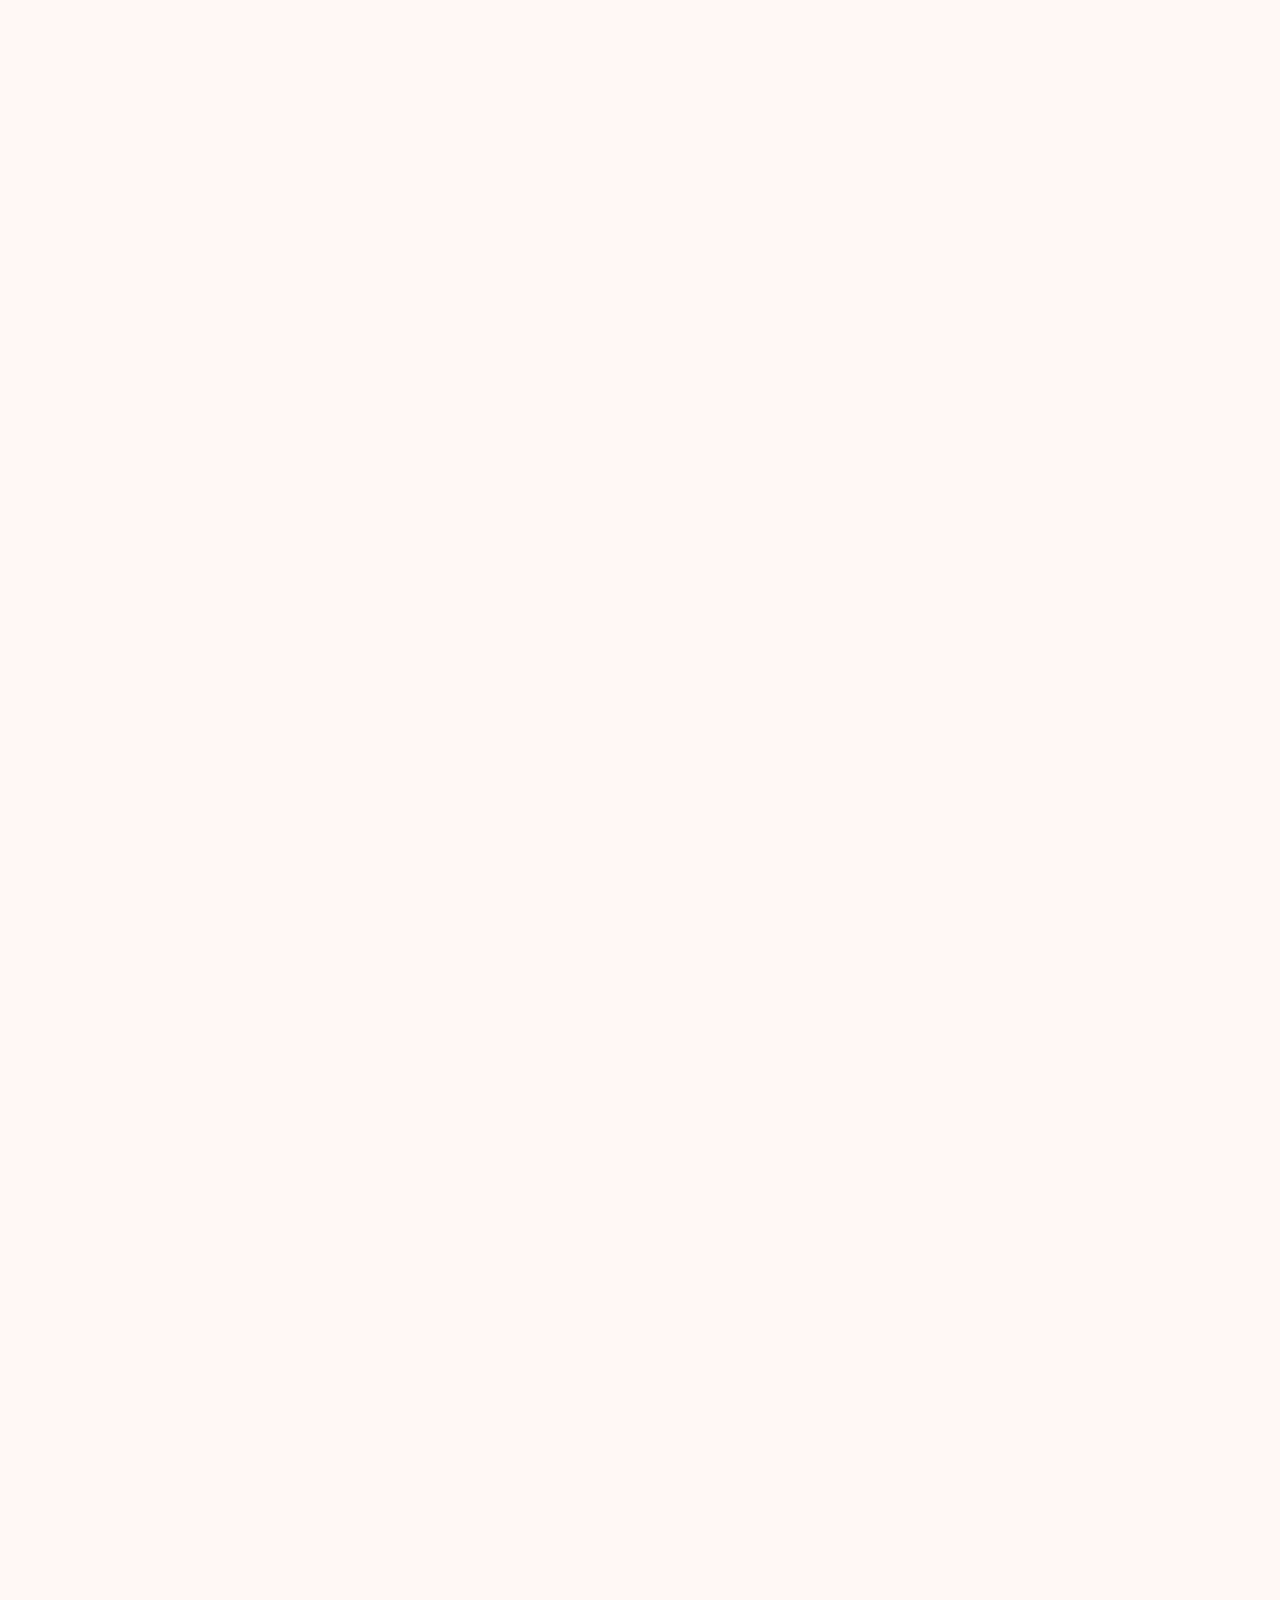
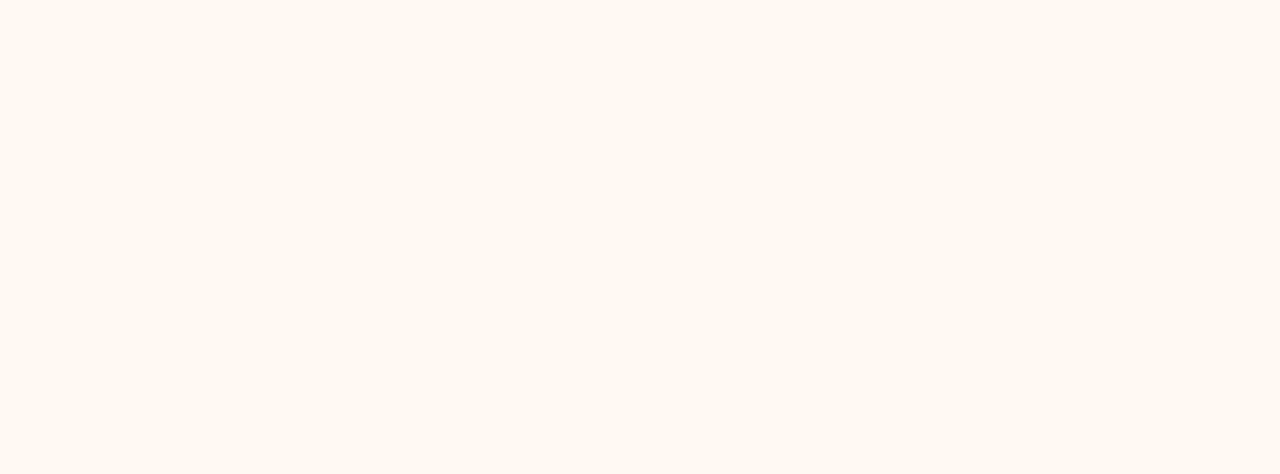
==== commit b45f65dd: "deloy" ====
--- a/index.html
+++ b/index.html
@@ -12,6 +12,9 @@
     <link rel="stylesheet" href="assets/css/login.css">
 
 
+
+    <script src="https://code.jquery.com/jquery-3.6.0.min.js"></script>
+    <script src="assets/js/jquery.js" defer></script>
     <script src="assets/js/main.js" defer></script>
 
 
@@ -95,9 +98,12 @@
     </header>
 
     <section>
-        <div>
-            <img src="assets/images/banner-1.jpg" "/>
-        </div>
+        <div class="slider">
+            <div><img src="assets/images/banner-1.jpg" alt="Banner 1"></div>
+            <div><img src="assets/images/banner-2.jpg" alt="Banner 2"></div>
+            
+        </div>
+        
     </section>
     <section class=" gioi-thieu">
             <h1>Dream Wedding</h1>
@@ -156,11 +162,11 @@
     <section class="main">
         <div class="frame-1">
             <div>
-                <img src="assets/images/couple-3.jpg" alt="pic" "/>
+                <img src="assets/images/couple-3.jpg" alt="pic"/>
             </div>
             <div>
-                <div><img src="assets/images/couple-4.jpg" alt="pic" "/></div>
-                <div><img src="assets/images/couple-4.jpg" alt="pic" "/></div>
+                <div><img src="assets/images/couple-4.jpg" alt="pic"/></div>
+                <div><img src="assets/images/couple-4.jpg" alt="pic"/></div>
             </div>
         </div>
         <div class="frame-2">
@@ -240,7 +246,9 @@
         </div>
     </div>
 
-
+    <a href="#" class="go-to-top" id="goToTop">
+        <i class="fa-solid fa-arrow-up"></i>
+    </a>
 
 </body>
 
--- a/assets/css/style.css
+++ b/assets/css/style.css
@@ -193,9 +193,63 @@
   padding: 5px 100px;
 
 }
-
-
-
+.banner{
+  position: absolute;
+  z-index: -1;
+}
+/* =====section======= */
+/* Thêm vào style.css */
+.section-hidden {
+  opacity: 0;
+  transform: translateX(100px); /* Di chuyển từ phải sang */
+  transition: opacity 0.6s ease, transform 0.6s ease;
+}
+
+.section-visible {
+  opacity: 1;
+  transform: translateX(0); /* Di chuyển về vị trí gốc */
+  transition-delay: 0.1s; /* Độ trễ hiệu ứng */
+}
+
+.section-hidden-second {
+  opacity: 0;
+  transform: translateX(-100px); /* Di chuyển từ trái sang */
+  transition: opacity 0.6s ease, transform 0.6s ease;
+}
+
+.section-visible-second {
+  opacity: 1;
+  transform: translateX(0); /* Di chuyển về vị trí gốc */
+  transition-delay: 0.1s; /* Độ trễ hiệu ứng */
+}
+
+/* =========*/
+.slider {
+  position: relative;
+  width: 100%;
+  overflow: hidden;
+}
+
+.slider > div {
+  position: absolute;
+  width: 100%;
+  top: 0;
+  left: 0;
+}
+
+.slider img {
+  width: 100%;
+  display: block;
+}
+/* =============== */
+.menu-fixed {
+  position: fixed;
+  top: 0;
+  width: 100%;
+  z-index: 1000; /* Đảm bảo menu nằm trên các phần tử khác */
+  background-color: #fff; /* Đảm bảo menu có nền để dễ nhìn hơn */
+}
+/* ============= */
 .dropdown {
   /* display: none; */
   position: absolute;
@@ -207,6 +261,7 @@
   max-height: 0;
   width: 0;
   transition: max-height 0.6s ease;
+  z-index: 500;
 }
 
 .dropdown a {
@@ -258,12 +313,7 @@
   background-color: rgba(0, 0, 0, 0.6);
 }
 
-.banner {
-  position: absolute;
-  z-index: -99;
-  min-width: 730px;
-  overflow: hidden;
-}
+
 
 .nav-menu {
   display: flex;
@@ -485,6 +535,8 @@
 
 
 
+
+
 /*===============================================================*/
 
 /* footer */
@@ -513,3 +565,26 @@
   text-align: center;
   padding: 10px;
 }
+
+
+.go-to-top {
+  position: fixed;
+  bottom: 20px; /* Khoảng cách từ dưới cùng */
+  right: 20px; /* Khoảng cách từ bên phải */
+  background-color: #c48c64; /* Màu nền của nút */
+  color: #fff; /* Màu chữ của nút */
+  padding: 11.5px 15px;
+  border-radius: 50%;
+  display: none; /* Ẩn nút khi chưa cuộn xuống đủ */
+  text-align: center;
+  cursor: pointer;
+  z-index: 1000; /* Đảm bảo nút nằm trên các phần tử khác */
+}
+
+.go-to-top:hover {
+  background-color: #555; /* Thay đổi màu nền khi di chuột qua nút */
+}
+
+.go-to-top i {
+  font-size: 20px; /* Kích thước biểu tượng */
+}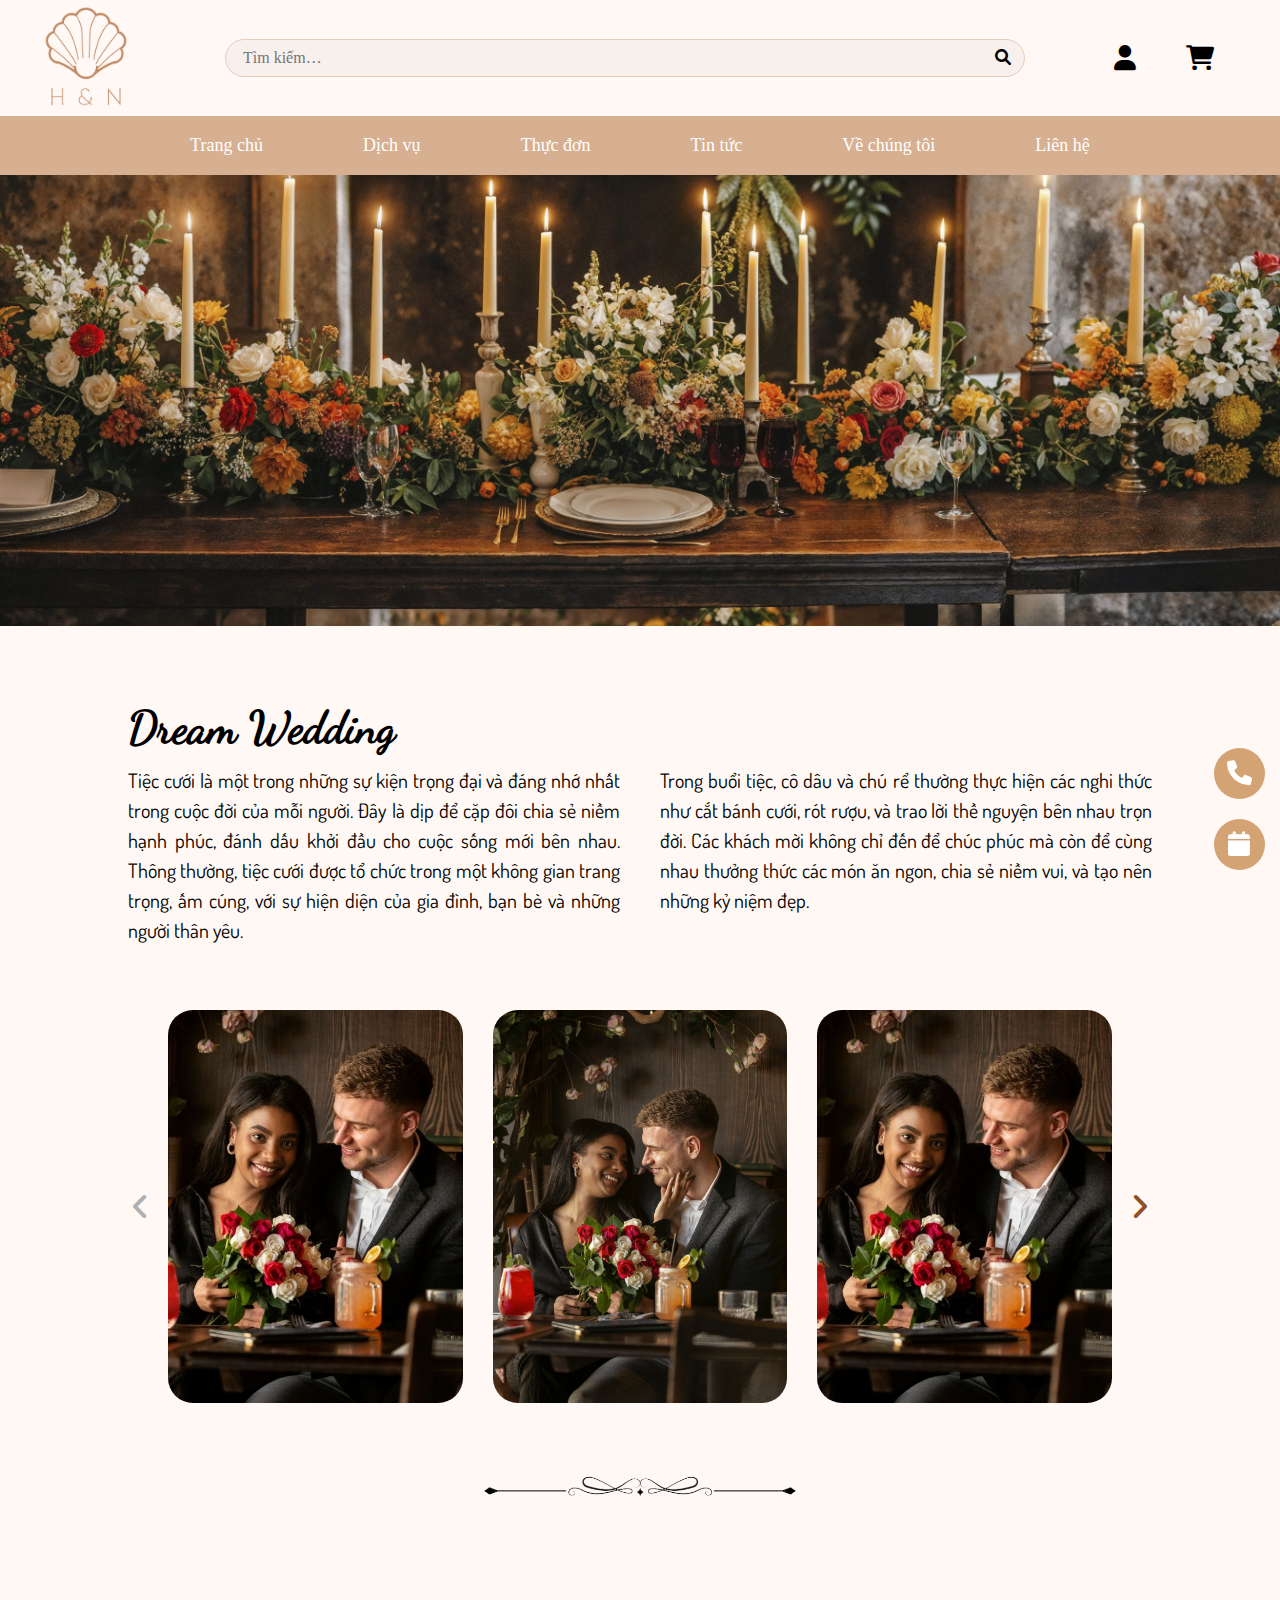
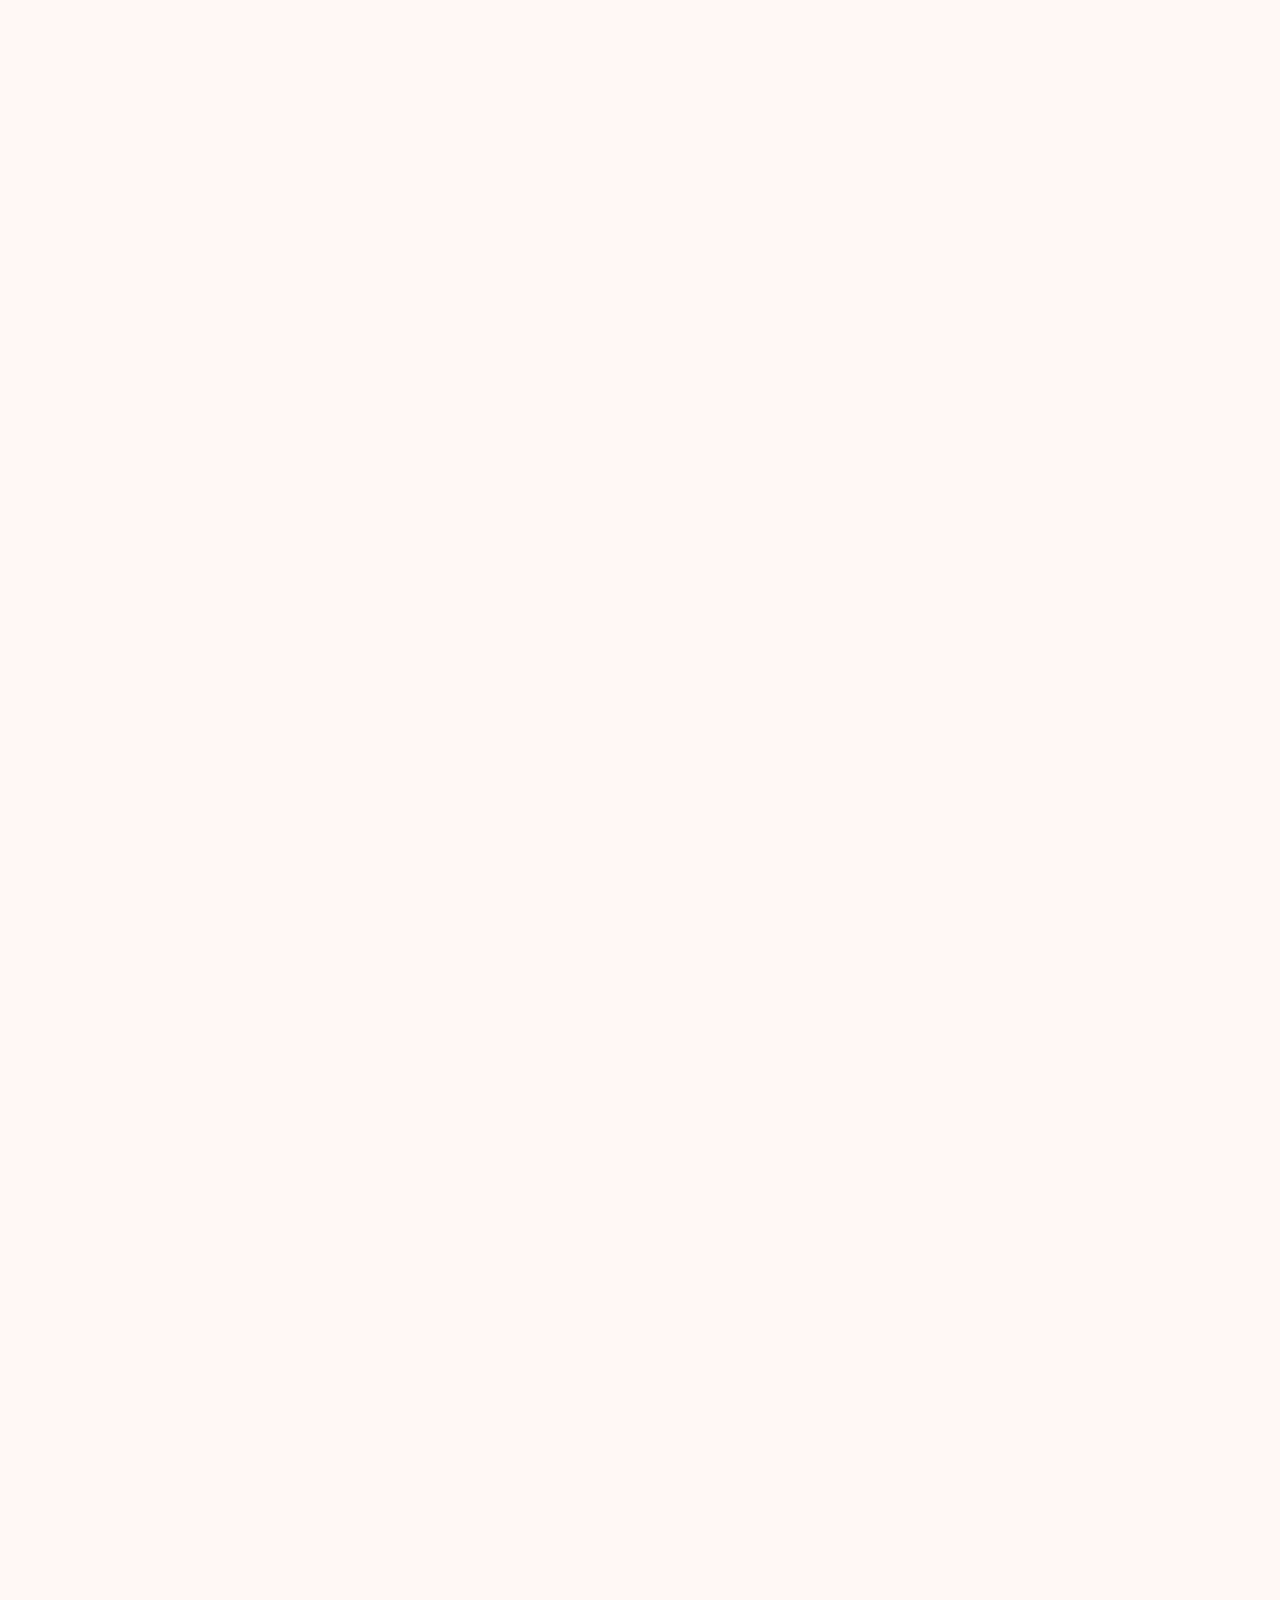
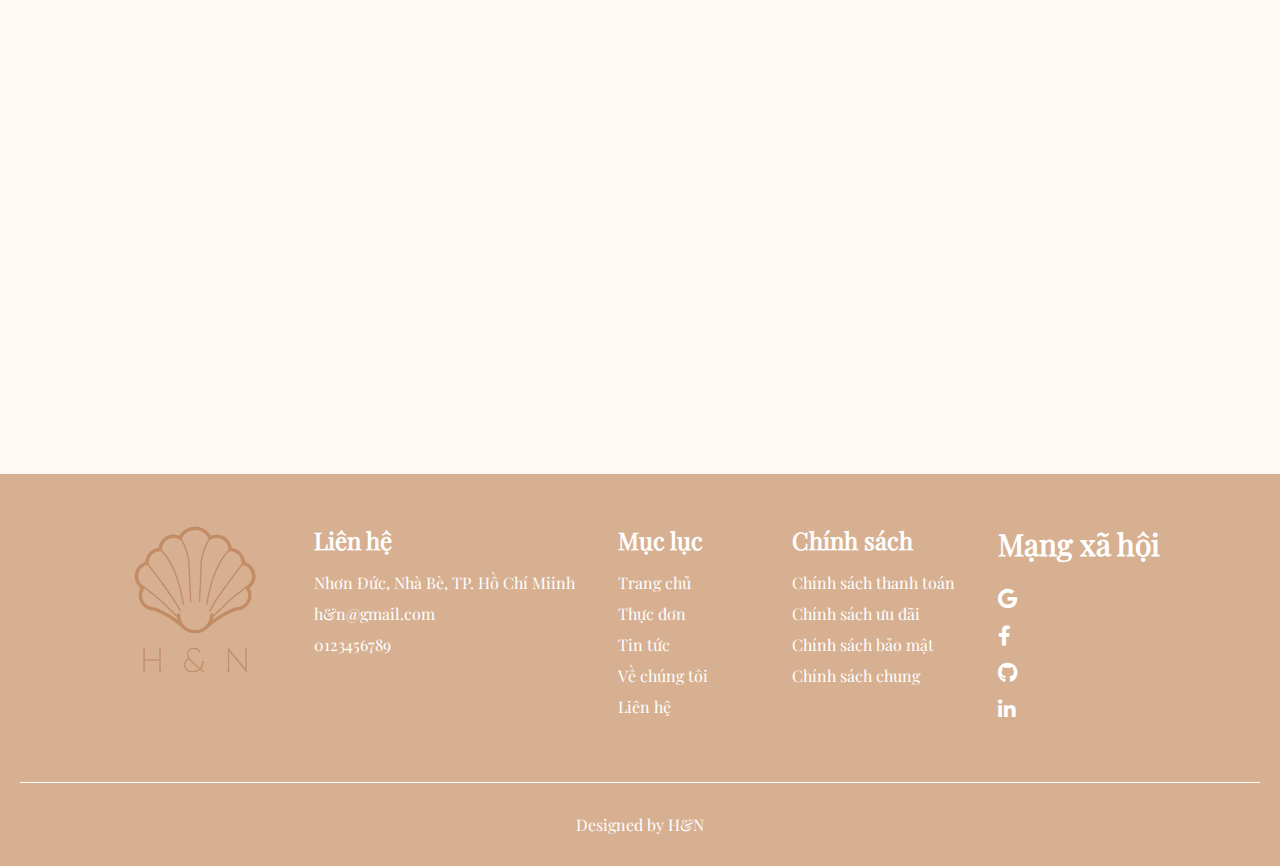
==== commit acbc81e5: "deloy" ====
--- a/index.html
+++ b/index.html
@@ -96,7 +96,7 @@
 
         </nav>
     </header>
-
+    <main>
     <section>
         <div class="slider">
             <div><img src="assets/images/banner-1.jpg" alt="Banner 1"></div>
@@ -246,10 +246,65 @@
         </div>
     </div>
 
-    <a href="#" class="go-to-top" id="goToTop">
-        <i class="fa-solid fa-arrow-up"></i>
-    </a>
-
+    <div class="fixed-buttons">
+        <button class="call-button"><i class="fa-solid fa-phone"></i></button>
+        <button class="schedule-button"><i class="fa-solid fa-calendar"></i></button>
+        <button class="go-to-top" id="goToTopButton"><i class="fa-solid fa-arrow-up"></i></button>
+    </div>
+    </main>
+
+    <footer>
+        <div class="footer-container">
+            <div class="footer-section">
+                <img src="assets/images/logo.png" alt="Trống Đồng Palace Logo" class="footer-logo">
+            </div>
+            <div class="footer-section">
+                <h4>Liên hệ</h4>
+                <ul>
+                    <li><a href="#">Nhơn Đức, Nhà Bè, TP. Hồ Chí Miinh</a></li>
+                    <li><a href="#">h&n@gmail.com</a></li>
+                    <li><a href="#">0123456789</a></li>
+                  </ul>
+                
+          </div>
+      
+          <div class="footer-section">
+            <h4>Mục lục</h4>
+            <ul>
+              <li><a href="index.html">Trang chủ</a></li>
+              <li><a href="menu.html">Thực đơn</a></li>
+              <li><a href="news.html">Tin tức</a></li>
+              <li><a href="aboutus.html">Về chúng tôi</a></li>
+              <li><a href="contact.html">Liên hệ</a></li>
+            </ul>
+          </div>
+      
+          <div class="footer-section">
+            <h4>Chính sách</h4>
+            <ul>
+              <li><a href="#">Chính sách thanh toán</a></li>
+              <li><a href="#">Chính sách ưu đãi</a></li>
+              <li><a href="#">Chính sách bảo mật</a></li>
+              <li><a href="#">Chính sách chung</a></li>
+            </ul>
+          </div>
+      
+          <div class="footer-section social">
+            <h4>Mạng xã hội</h4>        
+            <ul>
+                <li><a href="#" class="social"><i class="fab fa-google"></i></a></li>
+                <li><a href="#" class="social"><i class="fab fa-facebook-f"></i></a></li>
+                <li><a href="#" class="social"><i class="fab fa-github"></i></a></li>
+                <li><a href="#" class="social"><i class="fab fa-linkedin-in"></i></a></li>
+            </ul>
+          </div>
+        </div>
+      
+        <div class="footer-bottom">
+          <p>Designed by <a href="#">H&N</a></p>
+        </div>
+      </footer>
+      
 </body>
 
 </html>--- a/assets/css/style.css
+++ b/assets/css/style.css
@@ -540,51 +540,102 @@
 /*===============================================================*/
 
 /* footer */
-footer{
+footer {
+  font-family: PlayfairDisplay;
   background-color: #d7b092;
-  height: 300px;
-  font-size: 130%;
-}
-
-footer > section{
-  padding: 20px;
-  margin: 0 auto;
-  background-color: white;
-  height: 100%;
-  width: 90%;
-}
-.footer{
-  display: flex;
+  color: #fff;
+  padding: 40px 20px;
+  font-family: Arial, sans-serif;
+  padding-bottom: 0;
+}
+
+.footer-container {
+  padding: 0 100px;
+  display: flex;
+  justify-content: space-between;
+  flex-wrap: wrap;
+  margin-bottom: 40px;
+  margin-top: 10px;
+}
+
+.footer-section {
+
+  min-width: 130px;
+
+}
+
+.footer-section h4 {
+  font-family: PlayfairDisplay;
+  font-size: 1.5em;
+  margin-bottom: 15px;
+  margin-top: 0;
+}
+
+.footer-section ul {
+  list-style-type: none;
+  padding: 0;
+}
+
+.footer-section ul li {
+  font-family: PlayfairDisplay;
+  margin-bottom: 10px;
+}
+
+.footer-section ul li a {
+  color: #ffffff;
   text-decoration: none;
-  list-style-type: none;
-}
-.footer > li{
-  padding: 0 10px;
-}
-.copyright{
-  text-align: center;
-  padding: 10px;
-}
-
-
-.go-to-top {
+}
+
+.footer-section ul li a:hover {
+  color: #8f532f;
+}
+
+.footer-logo {
+  width: 150px;
+  margin-bottom: 20px;
+}
+
+.footer-bottom {
+  font-family: PlayfairDisplay;
+  display: flex;
+  justify-content: space-between;
+  align-items: center;
+  padding: 15px 0;
+  border-top: 1px solid #ffffff;
+ justify-content: center;
+}
+
+.footer-bottom a {
+  color: #ffffff;
+  text-decoration: none;
+}
+.social{
+  font-size: 20px;
+}
+.footer-bottom a:hover {
+  color: #8f532f;
+}
+
+
+.fixed-buttons {
   position: fixed;
-  bottom: 20px; /* Khoảng cách từ dưới cùng */
-  right: 20px; /* Khoảng cách từ bên phải */
-  background-color: #c48c64; /* Màu nền của nút */
-  color: #fff; /* Màu chữ của nút */
-  padding: 11.5px 15px;
+  bottom: 30px;
+  right: 15px;
+  display: flex;
+  flex-direction: column;
+  gap: 10px;
+}
+
+.fixed-buttons button {
+  background-color: #D3A373;
+  border: none;
+  padding: 11px 12.5px;
   border-radius: 50%;
-  display: none; /* Ẩn nút khi chưa cuộn xuống đủ */
-  text-align: center;
+  color: white;
   cursor: pointer;
-  z-index: 1000; /* Đảm bảo nút nằm trên các phần tử khác */
-}
-
-.go-to-top:hover {
-  background-color: #555; /* Thay đổi màu nền khi di chuột qua nút */
-}
-
-.go-to-top i {
-  font-size: 20px; /* Kích thước biểu tượng */
-}+  font-size: 25px;
+}
+
+#goToTopButton {
+  display: none; /* Hidden by default */
+}
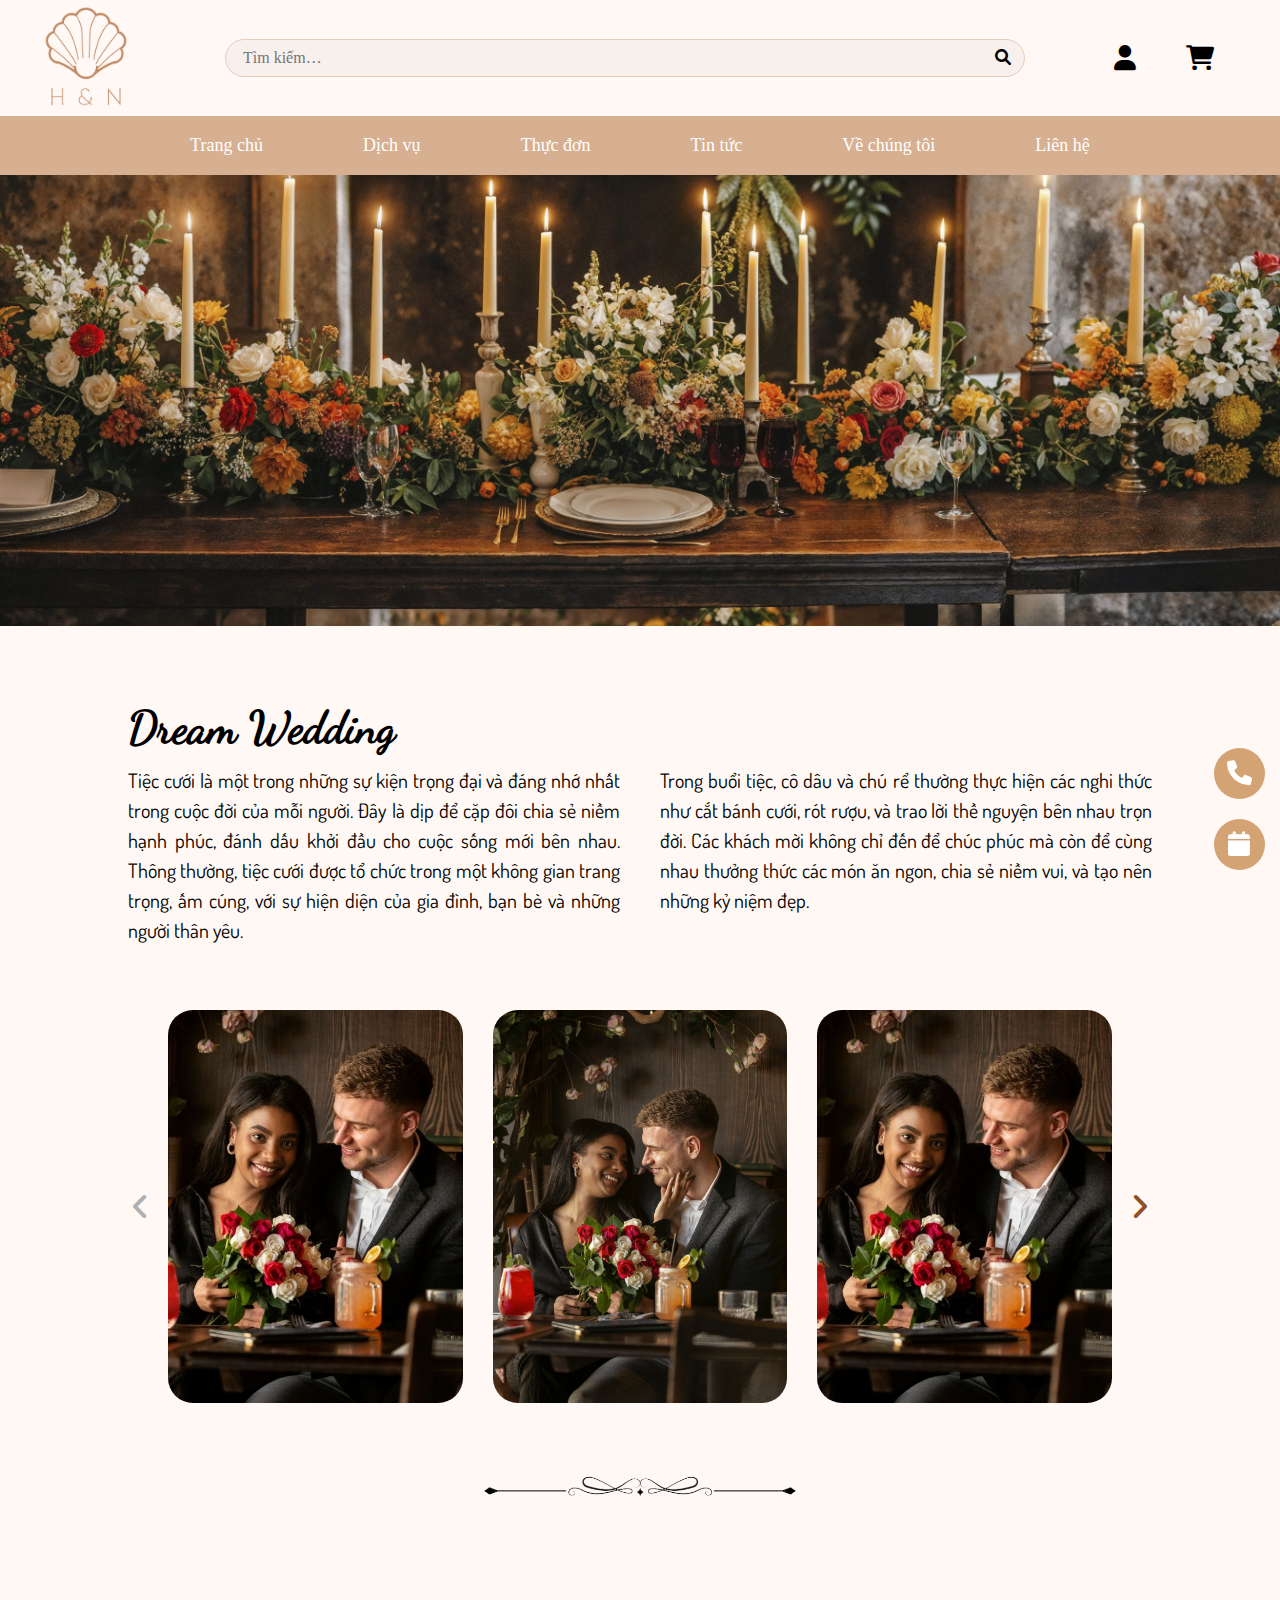
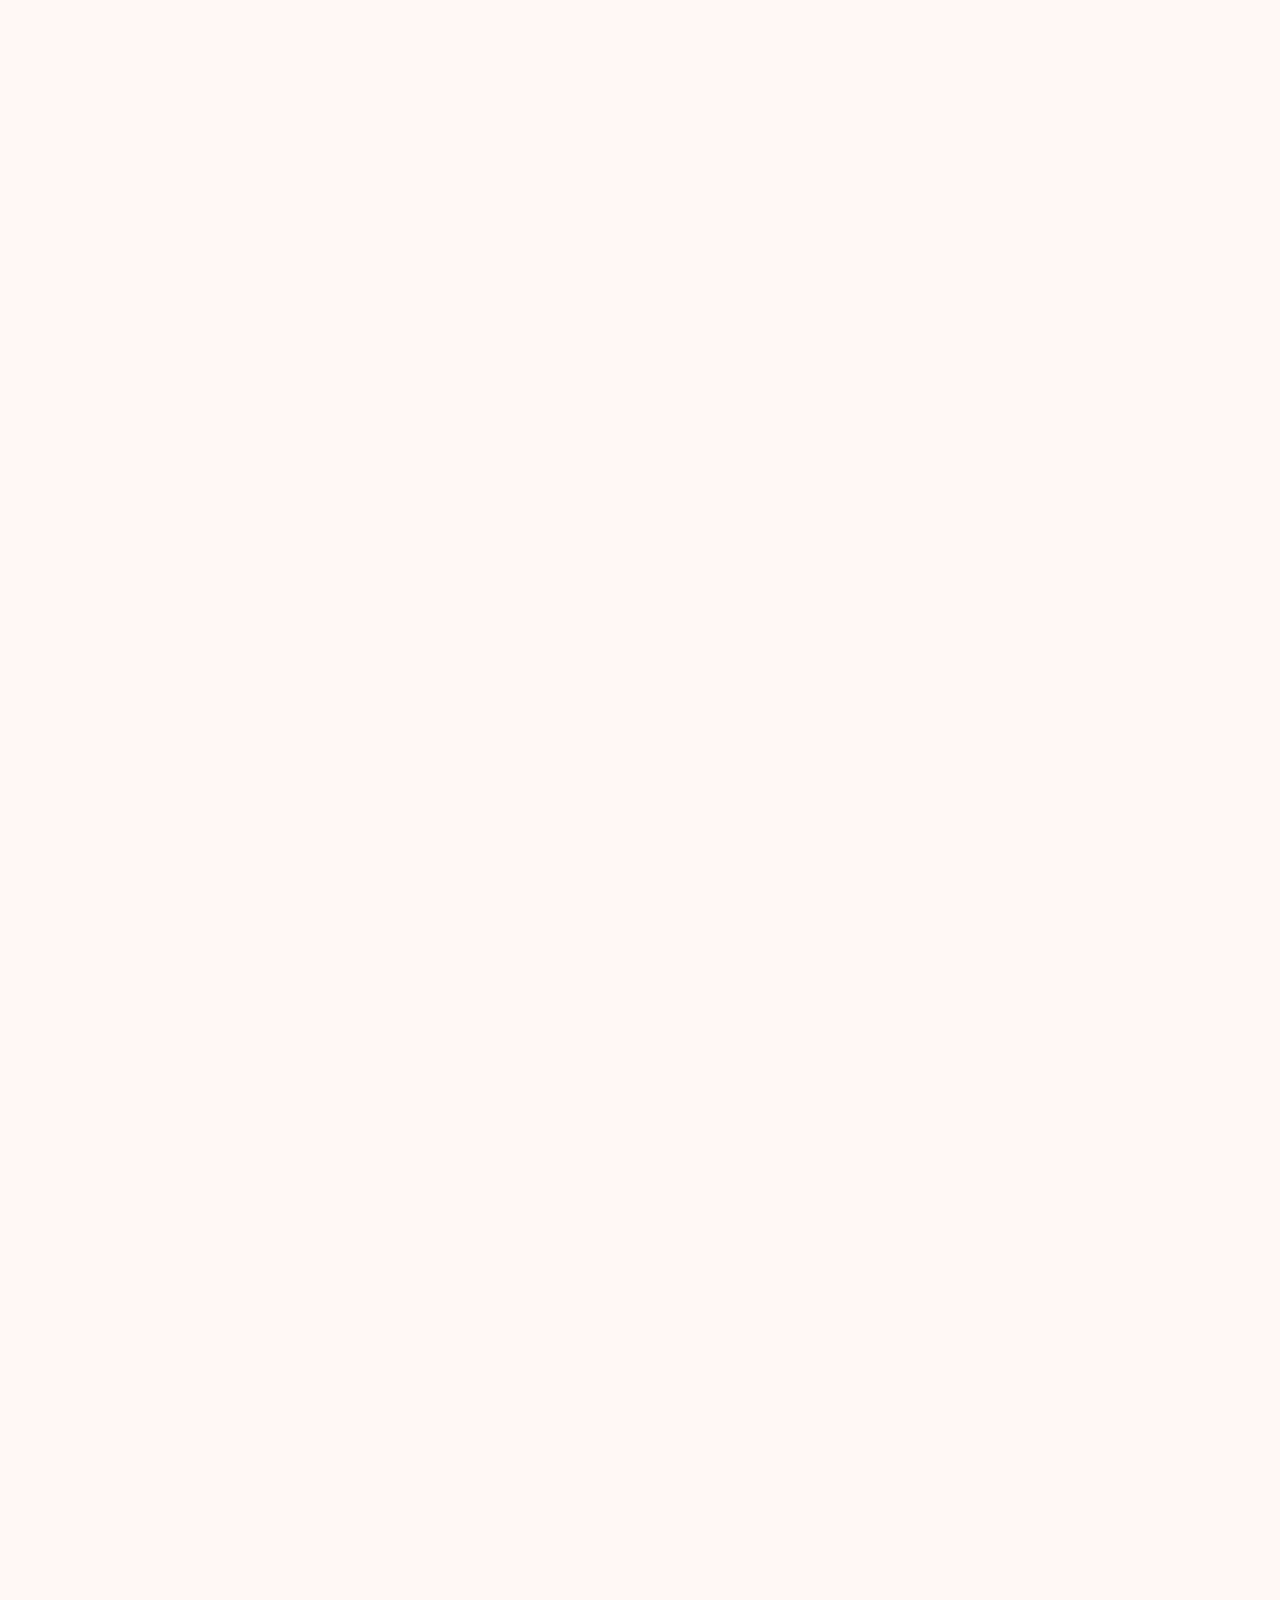
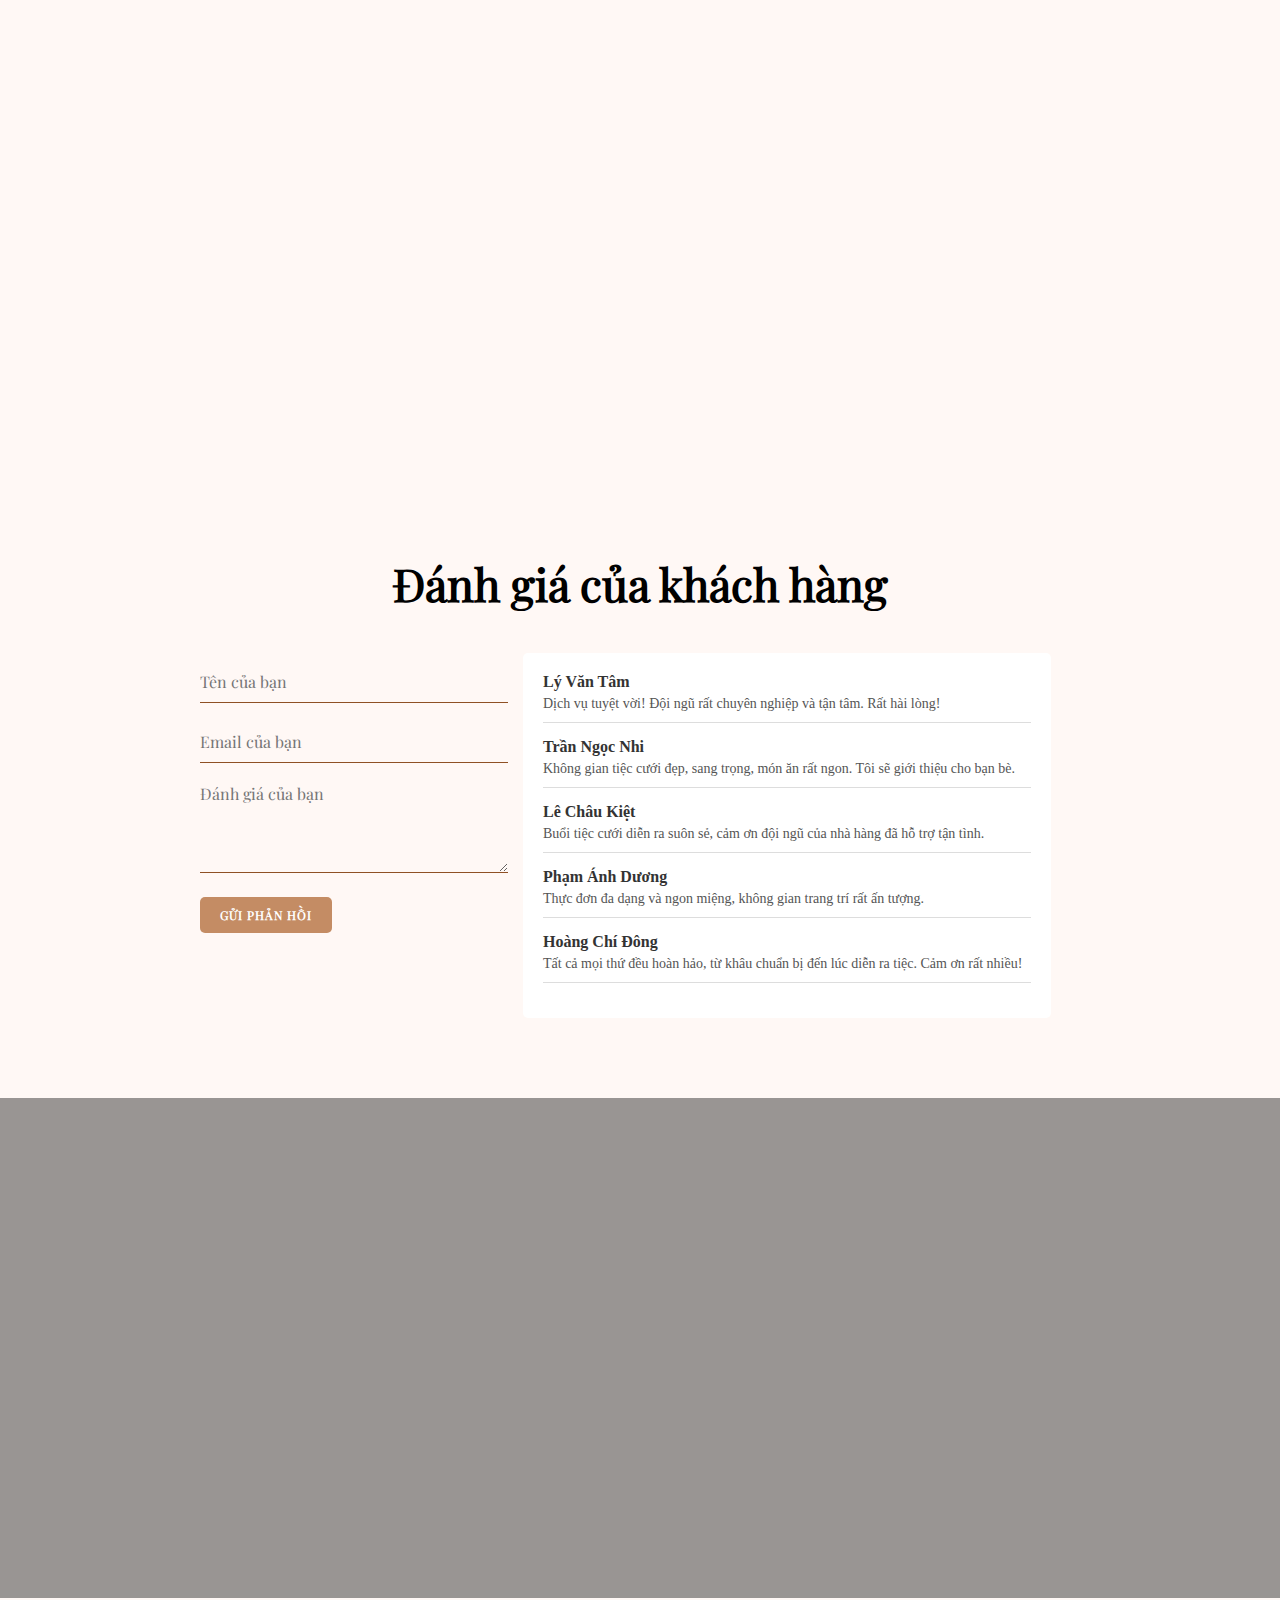
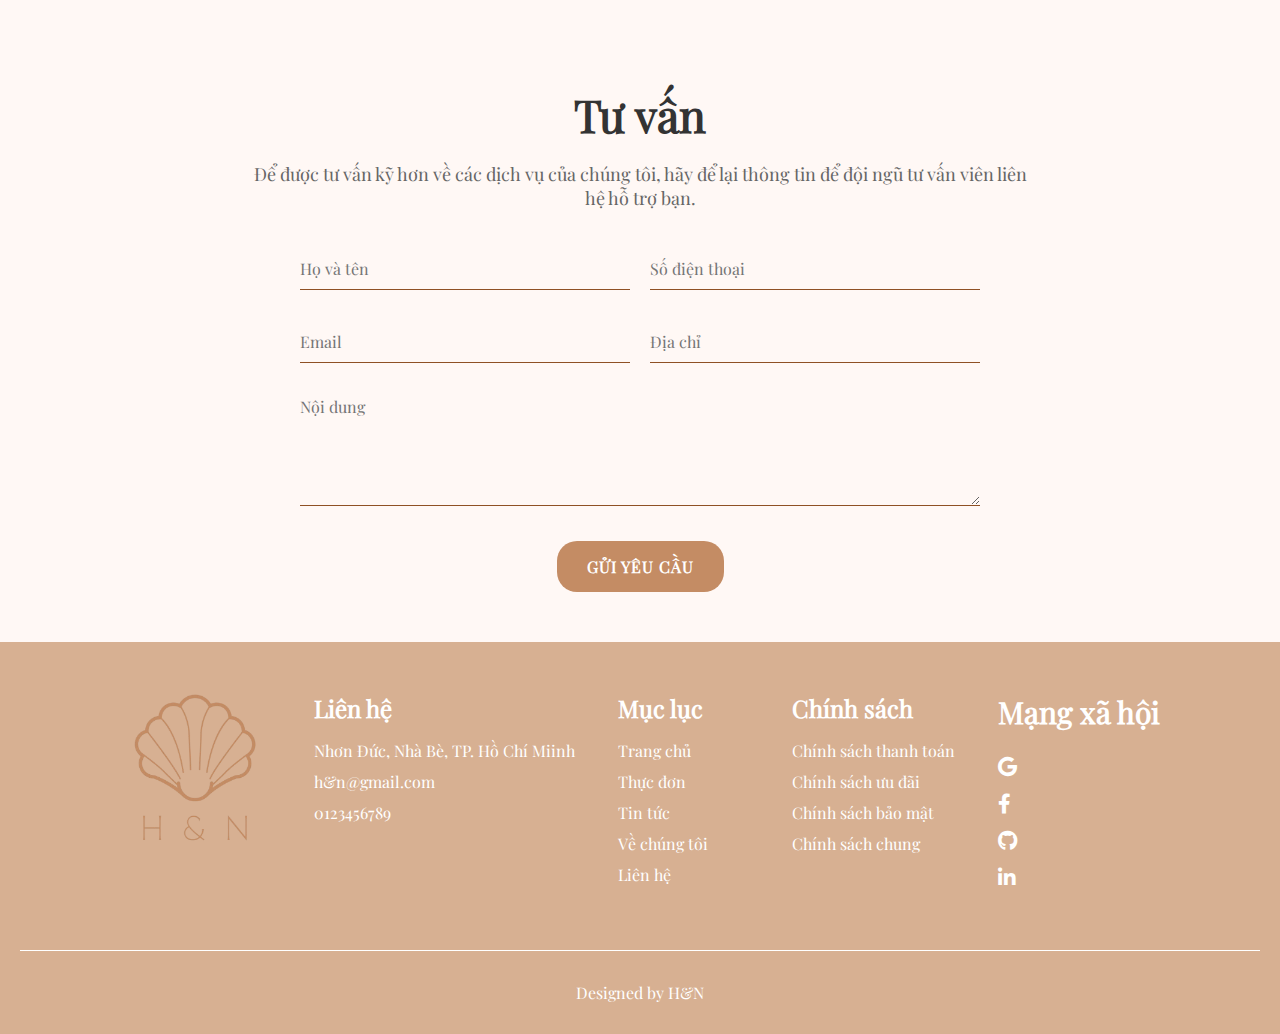
==== commit 795c61ec: "deloy" ====
--- a/index.html
+++ b/index.html
@@ -75,8 +75,8 @@
                     <a href="#">Dịch vụ</a>
                     <ul class="menu dropdown">
                         <li><a href="#">Tổ chức tiệc cưới</a></li>
-                        <li><a href="#">Đặt bàn</a></li>
-                        <li><a href="#">Tư vấn</a></li>
+                        <li><a href="meals-service.html">Đặt bàn</a></li>
+                        <li><a href="javascript:void(0);" id="scrollToTuVan">Tư vấn</a></li>
                     </ul>
                 </li>
                 <li class="sub">
@@ -97,15 +97,15 @@
         </nav>
     </header>
     <main>
-    <section>
-        <div class="slider">
-            <div><img src="assets/images/banner-1.jpg" alt="Banner 1"></div>
-            <div><img src="assets/images/banner-2.jpg" alt="Banner 2"></div>
-            
-        </div>
-        
-    </section>
-    <section class=" gioi-thieu">
+        <section>
+            <div class="slider">
+                <div><img src="assets/images/banner-1.jpg" alt="Banner 1"></div>
+                <div><img src="assets/images/banner-2.jpg" alt="Banner 2"></div>
+
+            </div>
+
+        </section>
+        <section class=" gioi-thieu">
             <h1>Dream Wedding</h1>
             <div class="describe">
 
@@ -143,117 +143,206 @@
                 </div>
                 <i class="dieu-huong fa-solid fa-angle-right"></i>
             </div>
-    </section>
-    
-    <div style="width: 25%;margin: 70px auto;"><img src="assets/images/break.png"/></div>
-    
-    
-    <section class="main">
-        <div class="frame-2">
-            <h1>Chuyên nghiệp</h1>
-            <p>
-                H&N – Nhà hàng tiệc cưới chuyên nghiệp, nơi mỗi sự kiện đều được tổ chức chu đáo và hoàn hảo. Đội ngũ giàu kinh nghiệm của chúng tôi luôn sẵn sàng đáp ứng mọi yêu cầu, đảm bảo buổi tiệc diễn ra suôn sẻ và thành công, mang đến sự hài lòng tuyệt đối cho các cặp đôi trong ngày trọng đại.
-            </p>
-        </div>
-        <div class="frame-1">
-            <img src="assets/images/receptionists.jpg" alt="pic"/>
-        </div>
-    </section>
-    <section class="main">
-        <div class="frame-1">
-            <div>
-                <img src="assets/images/couple-3.jpg" alt="pic"/>
-            </div>
-            <div>
-                <div><img src="assets/images/couple-4.jpg" alt="pic"/></div>
-                <div><img src="assets/images/couple-4.jpg" alt="pic"/></div>
-            </div>
-        </div>
-        <div class="frame-2">
-            <h1>Sang trọng</h1>
-            <p>
-                H&N – Nhà hàng tiệc cưới sang trọng, nơi mỗi chi tiết đều được chăm chút tỉ mỉ để tạo nên không gian đẳng cấp. Với thiết kế tinh tế và dịch vụ hoàn hảo, H&N mang đến cho bạn một buổi tiệc cưới lộng lẫy và đầy ấn tượng, thể hiện phong cách riêng của bạn trong ngày trọng đại.
-            </p>
-        </div>
-    </section>
-    
-    <section class="main">
-        <div class="frame-2">
-            <h1>Uy tín</h1>
-            <p>
-                H&N – Nhà hàng tiệc cưới với uy tín đã được khẳng định qua nhiều năm, cam kết mang đến chất lượng dịch vụ cao nhất. Chúng tôi luôn nỗ lực biến mỗi buổi tiệc cưới thành một kỷ niệm đáng nhớ, đảm bảo sự hài lòng tuyệt đối cho khách hàng.
-            </p>
-        </div>
-        <div class="frame-1">
-            <img src="assets/images/news.jpg" alt="pic"/>
-        </div>
-    </section>
-    
-
-    <!---------------------------------ĐĂNG NHẬP-------------------------------->
-    <div class="container" id="container">
-        <div class="form-container sign-up-container">
-            <form action="#">
-                <h1>Đăng ký</h1>
-                <div class="social-container">
-                    <a href="#" class="social"><i class="fab fa-google"></i></a>
-                    <a href="#" class="social"><i class="fab fa-facebook-f"></i></a>
-                    <a href="#" class="social"><i class="fab fa-github"></i></a>
-                    <a href="#" class="social"><i class="fab fa-linkedin-in"></i></a>
-                </div>
-                <span>hoặc sử dụng email để đăng ký</span>
-                <input type="text" placeholder="Tên đăng nhập" />
-                <input type="email" placeholder="Email" />
-                <input type="password" placeholder="Mật khẩu" />
-
-                <button>Đăng ký</button>
+        </section>
+
+        <div style="width: 25%;margin: 70px auto;"><img src="assets/images/break.png" /></div>
+
+
+        <section class="main">
+            <div class="frame-2">
+                <h1>Chuyên nghiệp</h1>
+                <p>
+                    H&N – Nhà hàng tiệc cưới chuyên nghiệp, nơi mỗi sự kiện đều được tổ chức chu đáo và hoàn hảo. Đội
+                    ngũ giàu kinh nghiệm của chúng tôi luôn sẵn sàng đáp ứng mọi yêu cầu, đảm bảo buổi tiệc diễn ra suôn
+                    sẻ và thành công, mang đến sự hài lòng tuyệt đối cho các cặp đôi trong ngày trọng đại.
+                </p>
+            </div>
+            <div class="frame-1">
+                <img src="assets/images/receptionists.jpg" alt="pic" />
+            </div>
+        </section>
+        <section class="main">
+            <div class="frame-1">
+                <div>
+                    <img src="assets/images/couple-3.jpg" alt="pic" />
+                </div>
+                <div>
+                    <div><img src="assets/images/couple-4.jpg" alt="pic" /></div>
+                    <div><img src="assets/images/couple-4.jpg" alt="pic" /></div>
+                </div>
+            </div>
+            <div class="frame-2">
+                <h1>Sang trọng</h1>
+                <p>
+                    H&N – Nhà hàng tiệc cưới sang trọng, nơi mỗi chi tiết đều được chăm chút tỉ mỉ để tạo nên không gian
+                    đẳng cấp. Với thiết kế tinh tế và dịch vụ hoàn hảo, H&N mang đến cho bạn một buổi tiệc cưới lộng lẫy
+                    và đầy ấn tượng, thể hiện phong cách riêng của bạn trong ngày trọng đại.
+                </p>
+            </div>
+        </section>
+
+        <section class="main">
+            <div class="frame-2">
+                <h1>Uy tín</h1>
+                <p>
+                    H&N – Nhà hàng tiệc cưới với uy tín đã được khẳng định qua nhiều năm, cam kết mang đến chất lượng
+                    dịch vụ cao nhất. Chúng tôi luôn nỗ lực biến mỗi buổi tiệc cưới thành một kỷ niệm đáng nhớ, đảm bảo
+                    sự hài lòng tuyệt đối cho khách hàng.
+                </p>
+            </div>
+            <div class="frame-1">
+                <img src="assets/images/news.jpg" alt="pic" />
+            </div>
+        </section>
+
+        
+
+
+
+        <section class="feedback">
+            <h1 id="special-element">Đánh giá của khách hàng</h1>
+            <div class="feedback-container">
+                <div class="input-feedback">
+                    <input type="text" id="feedback-name" placeholder="Tên của bạn" />
+                    <input type="email" id="feedback-email" placeholder="Email của bạn" />
+                    <textarea id="feedback-message" placeholder="Đánh giá của bạn"></textarea>
+                    <button id="submit-feedback">Gửi phản hồi</button>
+                </div>
+                <div class="view-feedback" id="view-feedback">
+                    <div class="feedback-item">
+                        <h4>Lý Văn Tâm</h4>
+                        <p>Dịch vụ tuyệt vời! Đội ngũ rất chuyên nghiệp và tận tâm. Rất hài lòng!</p>
+                    </div>
+                    <div class="feedback-item">
+                        <h4>Trần Ngọc Nhi</h4>
+                        <p>Không gian tiệc cưới đẹp, sang trọng, món ăn rất ngon. Tôi sẽ giới thiệu cho bạn bè.</p>
+                    </div>
+                    <div class="feedback-item">
+                        <h4>Lê Châu Kiệt</h4>
+                        <p>Buổi tiệc cưới diễn ra suôn sẻ, cảm ơn đội ngũ của nhà hàng đã hỗ trợ tận tình.</p>
+                    </div>
+                    <div class="feedback-item">
+                        <h4>Phạm Ánh Dương</h4>
+                        <p>Thực đơn đa dạng và ngon miệng, không gian trang trí rất ấn tượng.</p>
+                    </div>
+                    <div class="feedback-item">
+                        <h4>Hoàng Chí Đông</h4>
+                        <p>Tất cả mọi thứ đều hoàn hảo, từ khâu chuẩn bị đến lúc diễn ra tiệc. Cảm ơn rất nhiều!</p>
+                    </div>
+                </div>
+            </div>
+        
+        </section>
+
+        
+        <div id="special-image" class="window-pic" style="display:none;position: fixed;top: 0;left: 0;width: 100%;height: 100%;z-index: -100;">
+            <img src="assets/images/sanh.jpg" alt="pic"/>
+        </div>
+                
+        <section class="window">
+        </section>
+
+        
+        <!-- TƯ VẤN -->
+        <section class="contact-section" id="tu-van">
+            <h2>Tư vấn</h2>
+            <p>Để được tư vấn kỹ hơn về các dịch vụ của chúng tôi, hãy để lại thông tin để đội ngũ tư vấn viên liên hệ
+                hỗ trợ bạn.</p>
+            <form>
+                <div>
+                    <div class="form-group">
+
+                        <input type="text" placeholder="Họ và tên" id="name" name="name">
+                    </div>
+                    <div class="form-group">
+
+                        <input type="tel" placeholder="Số điện thoại" id="phone" name="phone">
+                    </div>
+                </div>
+                <div>
+                    <div class="form-group">
+
+                        <input type="email" placeholder="Email" id="email" name="email">
+                    </div>
+                    <div class="form-group">
+
+                        <input type="text" placeholder="Địa chỉ" id="adress" name="adress">
+                    </div>
+                </div>
+
+
+                <div class="form-group">
+
+                    <textarea id="message" placeholder="Nội dung" name="message"></textarea>
+                </div>
+                <button type="submit">Gửi yêu cầu</button>
             </form>
-        </div>
-        <div class="form-container sign-in-container">
-            <form action="#">
-                <h1>Đăng nhập</h1>
-                <div class="social-container">
-                    <a href="#" class="social"><i class="fab fa-google"></i></a>
-                    <a href="#" class="social"><i class="fab fa-facebook-f"></i></a>
-                    <a href="#" class="social"><i class="fab fa-github"></i></a>
-                    <a href="#" class="social"><i class="fab fa-linkedin-in"></i></a>
-                </div>
-                <span>hoặc sử dụng tài khoản của bạn</span>
-                <input type="text" placeholder="Tên đăng nhập" />
-                <input type="password" placeholder="Mật khẩu" />
-                <a class="forget-password" href="#">Quên mật khẩu?</a>
-                <button>Đăng nhập</button>
-            </form>
-        </div>
-        <div class="overlay-container">
-            <!-- <div> -->
-
-            <div class="overlay">
-                <div>
-                </div>
-                <div class="overlay-panel overlay-left">
-                    <h1>CHÀO QUÝ KHÁCH !</h1>
-                    <p>Đăng nhập để sử dụng các dịch vụ của chúng tôi</p>
-                    <button class="ghost" id="signIn" style="color: white;">Đăng nhập</button>
-                </div>
-                <div class="overlay-panel overlay-right">
-                    <h1>CHÀO BẠN !</h1>
-                    <p>Đăng ký tài khoản để có thể đặt tiệc</p>
-                    <button class="ghost" id="signUp" style="color: white;">Đăng ký</button>
-                </div>
-            </div>
-            <!-- </div> -->
-        </div>
-    </div>
-
-    <div class="fixed-buttons">
-        <button class="call-button"><i class="fa-solid fa-phone"></i></button>
-        <button class="schedule-button"><i class="fa-solid fa-calendar"></i></button>
-        <button class="go-to-top" id="goToTopButton"><i class="fa-solid fa-arrow-up"></i></button>
-    </div>
+        </section>
+
+        <!---------------------------------ĐĂNG NHẬP-------------------------------->
+        <div class="container" id="container">
+            <div class="form-container sign-up-container">
+                <form action="#">
+                    <h1>Đăng ký</h1>
+                    <div class="social-container">
+                        <a href="#" class="social"><i class="fab fa-google"></i></a>
+                        <a href="#" class="social"><i class="fab fa-facebook-f"></i></a>
+                        <a href="#" class="social"><i class="fab fa-github"></i></a>
+                        <a href="#" class="social"><i class="fab fa-linkedin-in"></i></a>
+                    </div>
+                    <span>hoặc sử dụng email để đăng ký</span>
+                    <input type="text" placeholder="Tên đăng nhập" />
+                    <input type="email" placeholder="Email" />
+                    <input type="password" placeholder="Mật khẩu" />
+
+                    <button>Đăng ký</button>
+                </form>
+            </div>
+            <div class="form-container sign-in-container">
+                <form action="#">
+                    <h1>Đăng nhập</h1>
+                    <div class="social-container">
+                        <a href="#" class="social"><i class="fab fa-google"></i></a>
+                        <a href="#" class="social"><i class="fab fa-facebook-f"></i></a>
+                        <a href="#" class="social"><i class="fab fa-github"></i></a>
+                        <a href="#" class="social"><i class="fab fa-linkedin-in"></i></a>
+                    </div>
+                    <span>hoặc sử dụng tài khoản của bạn</span>
+                    <input type="text" placeholder="Tên đăng nhập" />
+                    <input type="password" placeholder="Mật khẩu" />
+                    <a class="forget-password" href="#">Quên mật khẩu?</a>
+                    <button>Đăng nhập</button>
+                </form>
+            </div>
+            <div class="overlay-container">
+                <!-- <div> -->
+
+                <div class="overlay">
+                    <div>
+                    </div>
+                    <div class="overlay-panel overlay-left">
+                        <h1>CHÀO QUÝ KHÁCH !</h1>
+                        <p>Đăng nhập để sử dụng các dịch vụ của chúng tôi</p>
+                        <button class="ghost" id="signIn" style="color: white;">Đăng nhập</button>
+                    </div>
+                    <div class="overlay-panel overlay-right">
+                        <h1>CHÀO BẠN !</h1>
+                        <p>Đăng ký tài khoản để có thể đặt tiệc</p>
+                        <button class="ghost" id="signUp" style="color: white;">Đăng ký</button>
+                    </div>
+                </div>
+                <!-- </div> -->
+            </div>
+        </div>
+
+        <div class="fixed-buttons">
+            <button class="call-button"><i class="fa-solid fa-phone"></i></button>
+            <button class="schedule-button"><i class="fa-solid fa-calendar"></i></button>
+            <button class="go-to-top" id="goToTopButton"><i class="fa-solid fa-arrow-up"></i></button>
+        </div>
     </main>
 
-    <footer>
+    <footer style="margin-top: 0;">
         <div class="footer-container">
             <div class="footer-section">
                 <img src="assets/images/logo.png" alt="Trống Đồng Palace Logo" class="footer-logo">
@@ -264,47 +353,47 @@
                     <li><a href="#">Nhơn Đức, Nhà Bè, TP. Hồ Chí Miinh</a></li>
                     <li><a href="#">h&n@gmail.com</a></li>
                     <li><a href="#">0123456789</a></li>
-                  </ul>
-                
-          </div>
-      
-          <div class="footer-section">
-            <h4>Mục lục</h4>
-            <ul>
-              <li><a href="index.html">Trang chủ</a></li>
-              <li><a href="menu.html">Thực đơn</a></li>
-              <li><a href="news.html">Tin tức</a></li>
-              <li><a href="aboutus.html">Về chúng tôi</a></li>
-              <li><a href="contact.html">Liên hệ</a></li>
-            </ul>
-          </div>
-      
-          <div class="footer-section">
-            <h4>Chính sách</h4>
-            <ul>
-              <li><a href="#">Chính sách thanh toán</a></li>
-              <li><a href="#">Chính sách ưu đãi</a></li>
-              <li><a href="#">Chính sách bảo mật</a></li>
-              <li><a href="#">Chính sách chung</a></li>
-            </ul>
-          </div>
-      
-          <div class="footer-section social">
-            <h4>Mạng xã hội</h4>        
-            <ul>
-                <li><a href="#" class="social"><i class="fab fa-google"></i></a></li>
-                <li><a href="#" class="social"><i class="fab fa-facebook-f"></i></a></li>
-                <li><a href="#" class="social"><i class="fab fa-github"></i></a></li>
-                <li><a href="#" class="social"><i class="fab fa-linkedin-in"></i></a></li>
-            </ul>
-          </div>
-        </div>
-      
+                </ul>
+
+            </div>
+
+            <div class="footer-section">
+                <h4>Mục lục</h4>
+                <ul>
+                    <li><a href="index.html">Trang chủ</a></li>
+                    <li><a href="menu.html">Thực đơn</a></li>
+                    <li><a href="news.html">Tin tức</a></li>
+                    <li><a href="aboutus.html">Về chúng tôi</a></li>
+                    <li><a href="contact.html">Liên hệ</a></li>
+                </ul>
+            </div>
+
+            <div class="footer-section">
+                <h4>Chính sách</h4>
+                <ul>
+                    <li><a href="#">Chính sách thanh toán</a></li>
+                    <li><a href="#">Chính sách ưu đãi</a></li>
+                    <li><a href="#">Chính sách bảo mật</a></li>
+                    <li><a href="#">Chính sách chung</a></li>
+                </ul>
+            </div>
+
+            <div class="footer-section social">
+                <h4>Mạng xã hội</h4>
+                <ul>
+                    <li><a href="#" class="social"><i class="fab fa-google"></i></a></li>
+                    <li><a href="#" class="social"><i class="fab fa-facebook-f"></i></a></li>
+                    <li><a href="#" class="social"><i class="fab fa-github"></i></a></li>
+                    <li><a href="#" class="social"><i class="fab fa-linkedin-in"></i></a></li>
+                </ul>
+            </div>
+        </div>
+
         <div class="footer-bottom">
-          <p>Designed by <a href="#">H&N</a></p>
-        </div>
-      </footer>
-      
+            <p>Designed by <a href="#">H&N</a></p>
+        </div>
+    </footer>
+
 </body>
 
 </html>--- a/assets/css/style.css
+++ b/assets/css/style.css
@@ -4,12 +4,14 @@
   font-weight: normal;
   font-style: normal;
 }
+
 @font-face {
   font-family: 'PlayfairDisplay';
   src: url("../font/PlayfairDisplay.ttf") format('truetype');
   font-weight: normal;
   font-style: normal;
 }
+
 @font-face {
   font-family: 'DancingScript';
   src: url("../font/DancingScript.ttf") format('truetype');
@@ -193,34 +195,35 @@
   padding: 5px 100px;
 
 }
-.banner{
+
+.banner {
   position: absolute;
   z-index: -1;
 }
+
 /* =====section======= */
-/* Thêm vào style.css */
 .section-hidden {
   opacity: 0;
-  transform: translateX(100px); /* Di chuyển từ phải sang */
+  transform: translateX(100px);
   transition: opacity 0.6s ease, transform 0.6s ease;
 }
 
 .section-visible {
   opacity: 1;
-  transform: translateX(0); /* Di chuyển về vị trí gốc */
-  transition-delay: 0.1s; /* Độ trễ hiệu ứng */
+  transform: translateX(0);
+  transition-delay: 0.1s;
 }
 
 .section-hidden-second {
   opacity: 0;
-  transform: translateX(-100px); /* Di chuyển từ trái sang */
+  transform: translateX(-100px);
   transition: opacity 0.6s ease, transform 0.6s ease;
 }
 
 .section-visible-second {
   opacity: 1;
-  transform: translateX(0); /* Di chuyển về vị trí gốc */
-  transition-delay: 0.1s; /* Độ trễ hiệu ứng */
+  transform: translateX(0);
+  transition-delay: 0.1s;
 }
 
 /* =========*/
@@ -230,7 +233,7 @@
   overflow: hidden;
 }
 
-.slider > div {
+.slider>div {
   position: absolute;
   width: 100%;
   top: 0;
@@ -241,14 +244,16 @@
   width: 100%;
   display: block;
 }
+
 /* =============== */
 .menu-fixed {
   position: fixed;
   top: 0;
   width: 100%;
-  z-index: 1000; /* Đảm bảo menu nằm trên các phần tử khác */
-  background-color: #fff; /* Đảm bảo menu có nền để dễ nhìn hơn */
-}
+  z-index: 1000;
+  background-color: #fff;
+}
+
 /* ============= */
 .dropdown {
   /* display: none; */
@@ -298,10 +303,29 @@
   padding: 14px 10px;
   font-size: 18px;
 }
-
+.menu > li{
+  position: relative;
+}
 ul.menu>li>a:hover {
   color: #8f5024;
 }
+ul.menu>li>a::after {
+  content: "";
+  position: absolute;
+  left: 0;
+  bottom: 0;
+  width: 100%;
+  height: 1.5px;
+  background-color: #8f532f;
+  transform: scaleX(0);
+  transform-origin: bottom center;
+  transition: transform 0.4s ease;
+}
+
+ul.menu>li>a:hover::after {
+  transform: scaleX(1);
+}
+/*  ===*/
 
 .toolbar-menu {
   display: flex;
@@ -491,17 +515,20 @@
 section.main img {
   width: 100%;
 }
-section.main h1{
+
+section.main h1 {
   padding-bottom: 20px;
   font-size: 300%;
   font-family: PlayfairDisplay;
 }
+
 section.main p {
 
   font-size: 20px;
   line-height: 40px;
-  padding-bottom:25px;
-}
+  padding-bottom: 25px;
+}
+
 section.main>div.frame-1 {
   padding: 0 20px;
   width: 65%;
@@ -528,12 +555,189 @@
   margin-bottom: 16px;
 }
 
-
-.main-2{
-  display: flex;
-}
-
-
+.main-2 {
+  display: flex;
+}
+
+/*====Tư vấn=====  */
+.contact-section {
+  background-color: #fff8f5;
+  padding: 50px 250px;
+  text-align: center;
+}
+
+.contact-section>form {
+  background-color: #fff8f5;
+}
+
+.contact-section>form>div {
+  justify-content: space-around;
+  width: 100%;
+  display: flex;
+  gap: 20px;
+}
+
+.contact-section>form>div>div {
+
+  width: 50%;
+
+}
+
+.contact-section h2 {
+  font-family: PlayfairDisplay;
+  font-size: 280%;
+  color: #333;
+  margin-bottom: 10px;
+}
+
+.contact-section p {
+  font-family: PlayfairDisplay;
+  font-size: 18px;
+  margin-bottom: 30px;
+  color: #666;
+}
+
+.contact-section .form-group {
+  margin-bottom: 15px;
+}
+
+.contact-section input {
+  border-top: none;
+  border-left: none;
+  border-right: none;
+  border-bottom: 1px solid #8f5024;
+  border-radius: 0;
+  width: 100%;
+}
+
+.contact-section input[type="text"],
+.contact-section input[type="tel"],
+.contact-section input[type="email"],
+.contact-section input[type="adress"],
+.contact-section textarea {
+  font-family: PlayfairDisplay;
+  background-color: #fff8f5;
+  padding: 10px 0;
+  font-size: 16px;
+
+}
+
+.contact-section textarea {
+  border-top: none;
+  border-left: none;
+  border-right: none;
+  border-bottom: 1px solid #8f5024;
+  width: 100%;
+  height: 120px;
+  min-height: 80px;
+  min-width: 80px;
+
+}
+
+.contact-section button {
+  font-family: PlayfairDisplay;
+  background-color: #c48c64;
+  border: none;
+  padding: 15px 30px;
+  font-size: 16px;
+  color: #fff;
+  cursor: pointer;
+  margin-top: 20px;
+}
+
+.contact-section button:hover {
+  background-color: #d1a252;
+}
+
+/* ==========window=========== */
+
+section.window{
+ height: 500px;
+  width: 100%;
+  background-color: rgba(0, 0, 0, 0.4);
+}
+
+
+
+/* ===========feedback======= */
+.feedback {
+  padding: 80px 200px;
+  background-color: #fff8f5;
+}
+
+.feedback>h1 {
+  font-family: PlayfairDisplay;
+  font-size: 280%;
+  padding-bottom: 40px;
+  text-align: center;
+}
+
+.feedback-container {
+  display: flex;
+
+}
+
+.input-feedback {
+  width: 35%;
+}
+
+.input-feedback input,
+.input-feedback textarea {
+  font-family: PlayfairDisplay;
+  width: 100%;
+  padding: 10px 0;
+  margin-bottom: 10px;
+  border-top: none;
+  border-left: none;
+  border-right: none;
+  border-bottom: 1px solid #8f5024;
+  border-radius: 0;
+  background-color: #fff8f5;
+  font-size: 16px;
+  color: #8f5024;
+}
+
+.input-feedback textarea {
+  height: 100px;
+}
+
+#submit-feedback {
+  padding: 10px 20px;
+  background-color: #c48c64;
+  color: white;
+  border: none;
+  border-radius: 5px;
+  cursor: pointer;
+  font-family: PlayfairDisplay;
+}
+
+.view-feedback {
+  width: 60%;
+  background-color: #ffffff;
+  padding: 20px;
+  border-radius: 5px;
+  max-height: 400px;
+  overflow-y: auto;
+  margin-left: 15px;
+}
+
+.feedback-item {
+  margin-bottom: 15px;
+  padding-bottom: 10px;
+  border-bottom: 1px solid #ddd;
+}
+
+.feedback-item h4 {
+  margin: 0 0 5px 0;
+  font-size: 16px;
+  color: #333;
+}
+
+.feedback-item p {
+  margin: 0;
+  font-size: 14px;
+  color: #555;
+}
 
 
 
@@ -545,8 +749,8 @@
   background-color: #d7b092;
   color: #fff;
   padding: 40px 20px;
-  font-family: Arial, sans-serif;
   padding-bottom: 0;
+  margin-top: 50px;
 }
 
 .footer-container {
@@ -598,20 +802,21 @@
 .footer-bottom {
   font-family: PlayfairDisplay;
   display: flex;
-  justify-content: space-between;
   align-items: center;
   padding: 15px 0;
   border-top: 1px solid #ffffff;
- justify-content: center;
+  justify-content: center;
 }
 
 .footer-bottom a {
   color: #ffffff;
   text-decoration: none;
 }
-.social{
+
+.social {
   font-size: 20px;
 }
+
 .footer-bottom a:hover {
   color: #8f532f;
 }
@@ -637,5 +842,30 @@
 }
 
 #goToTopButton {
-  display: none; /* Hidden by default */
-}
+  display: none;
+}
+
+.footer-section a {
+  position: relative;
+  color: #fff;
+  text-decoration: none;
+  overflow: hidden;
+}
+
+.footer-section a::after {
+  content: "";
+  position: absolute;
+  left: 0;
+  bottom: 0;
+  margin-top: 5px;
+  width: 100%;
+  height: 1px;
+  background-color: #8f532f;
+  transform: scaleX(0);
+  transform-origin: bottom center;
+  transition: transform 0.4s ease;
+}
+
+.footer-section a:hover::after {
+  transform: scaleX(1);
+}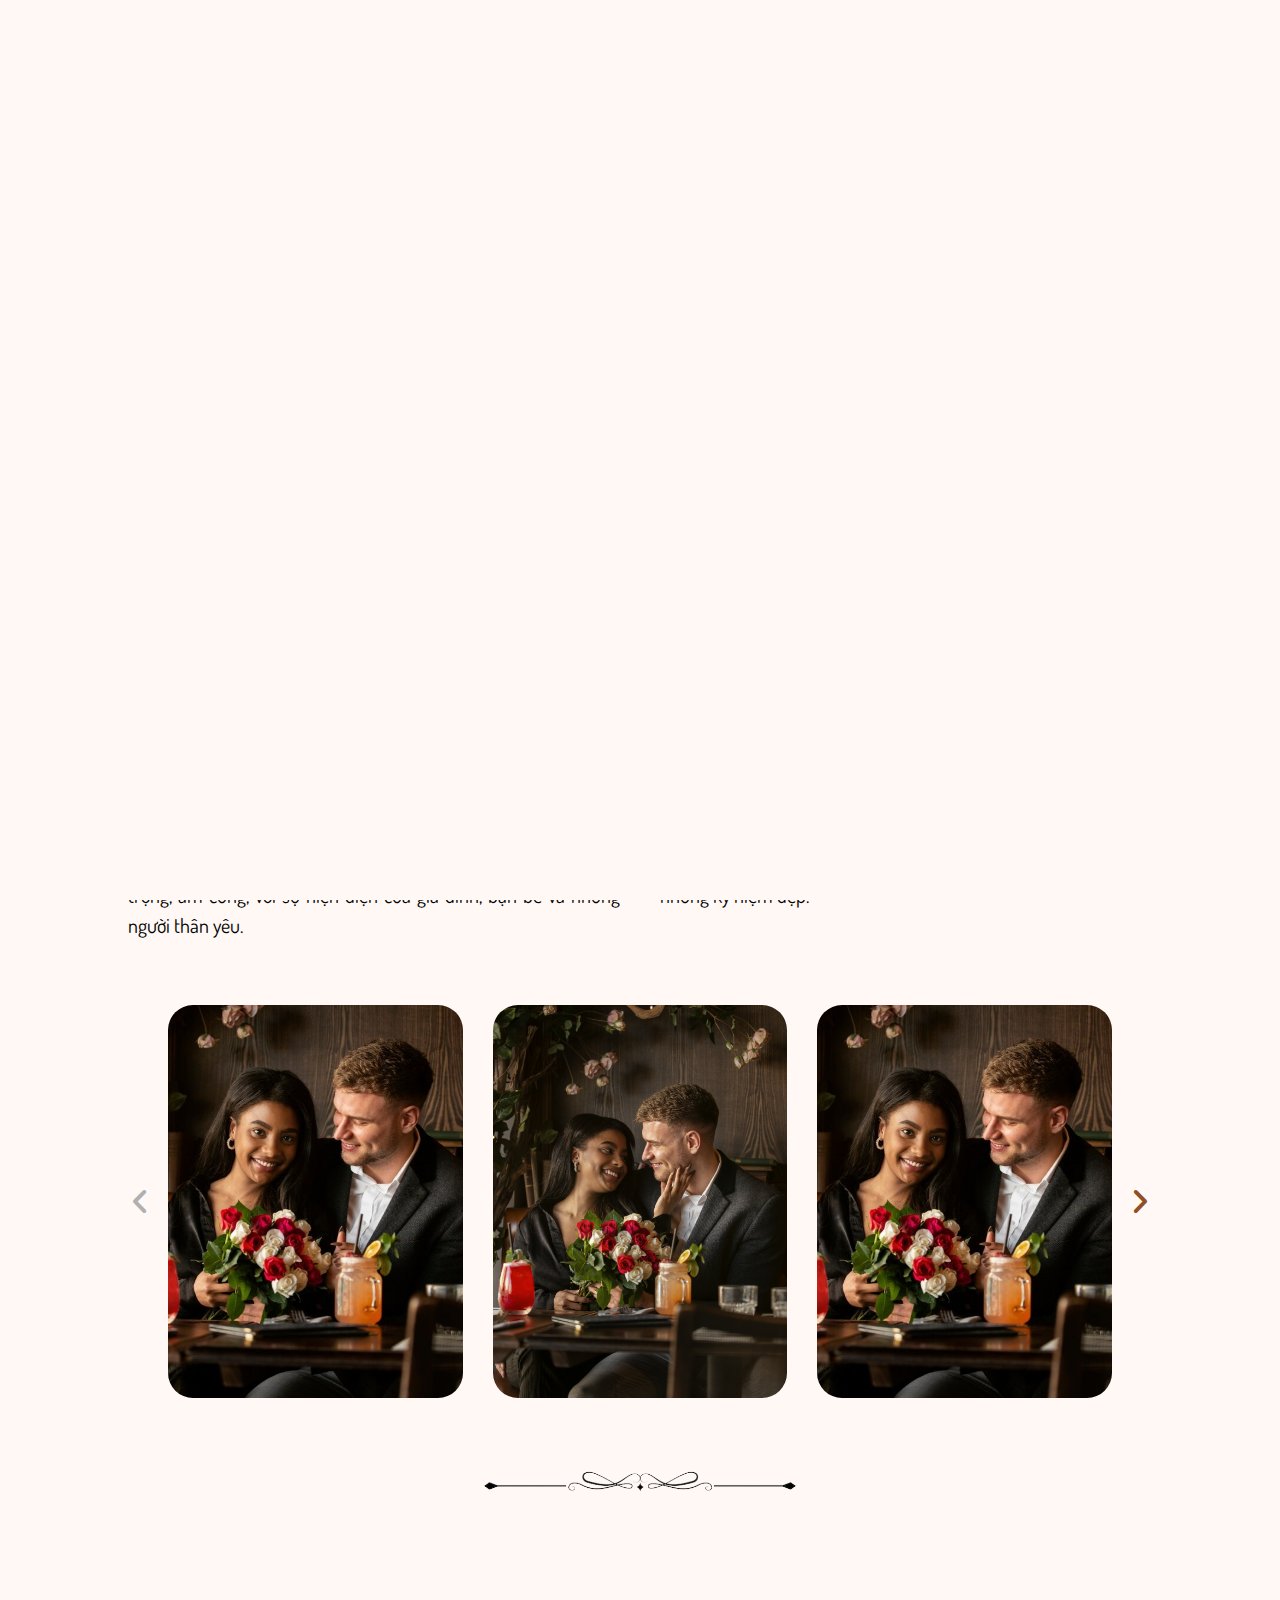
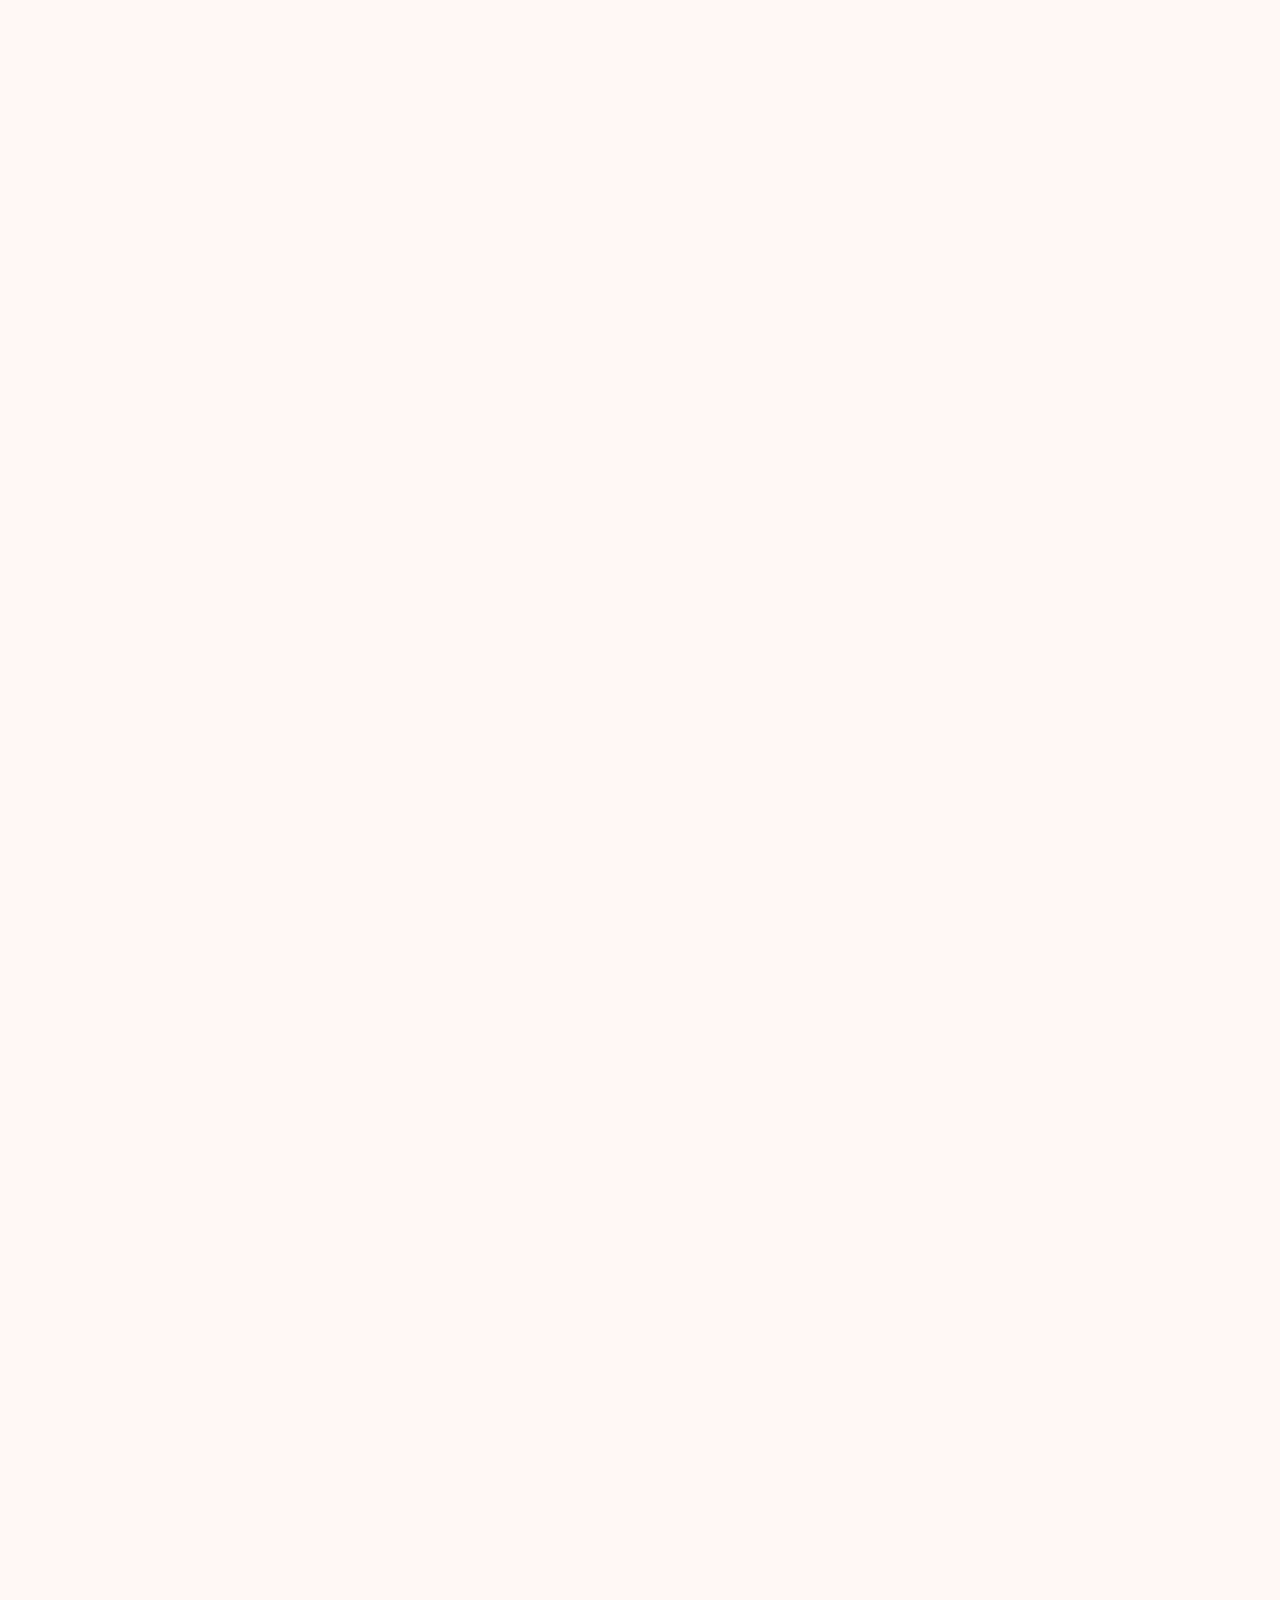
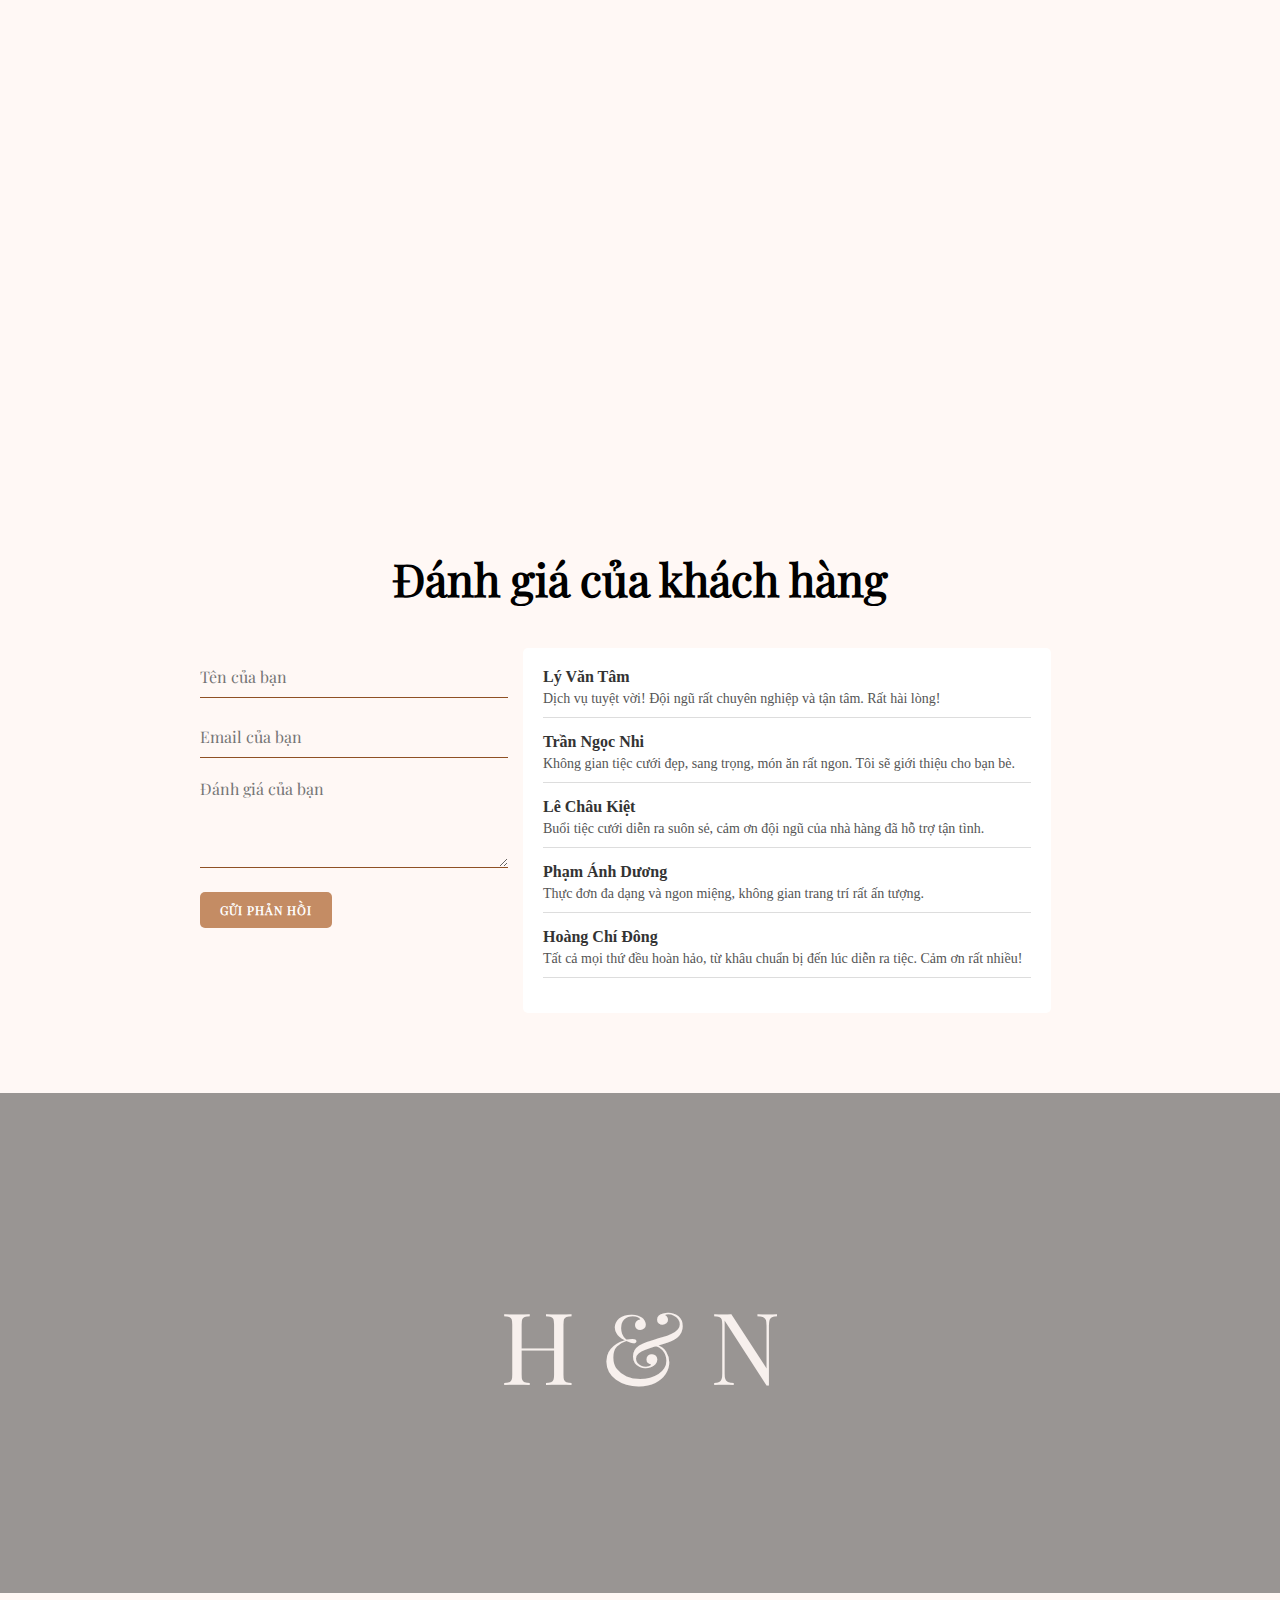
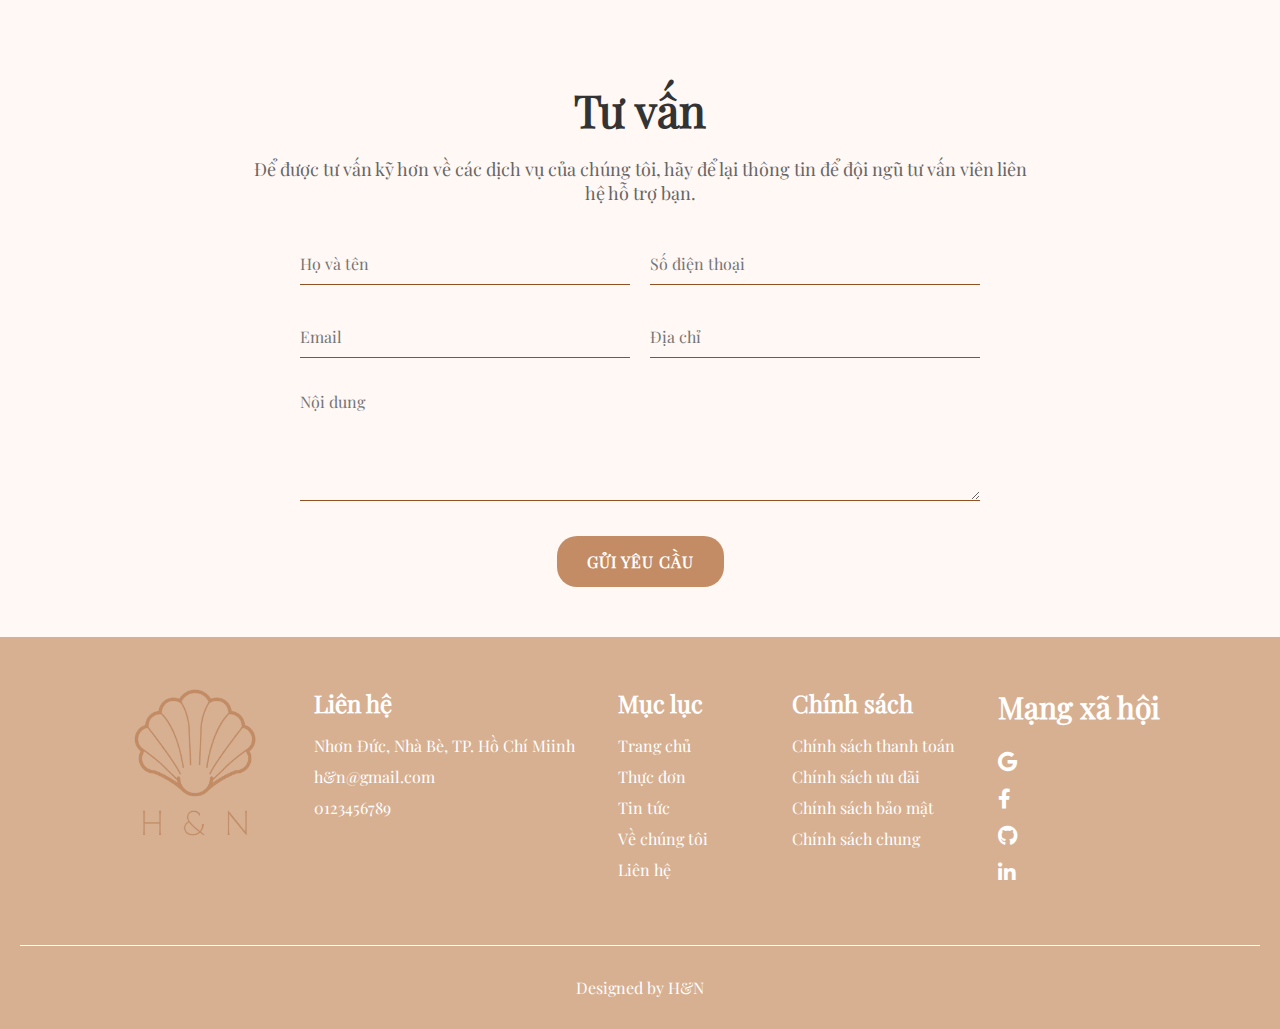
==== commit 8648bd82: "deloy" ====
--- a/index.html
+++ b/index.html
@@ -74,7 +74,7 @@
                 <li class="sub">
                     <a href="#">Dịch vụ</a>
                     <ul class="menu dropdown">
-                        <li><a href="#">Tổ chức tiệc cưới</a></li>
+                        <li><a href="place.html">Tổ chức tiệc cưới</a></li>
                         <li><a href="meals-service.html">Đặt bàn</a></li>
                         <li><a href="javascript:void(0);" id="scrollToTuVan">Tư vấn</a></li>
                     </ul>
@@ -239,7 +239,8 @@
             <img src="assets/images/sanh.jpg" alt="pic"/>
         </div>
                 
-        <section class="window">
+        <section class="window" style="display: flex;" >
+            <div style="font-family: PlayfairDisplay;color:#f7f0ed; font-size:100px;margin: auto;">H & N</div>
         </section>
 
         
@@ -315,8 +316,6 @@
                 </form>
             </div>
             <div class="overlay-container">
-                <!-- <div> -->
-
                 <div class="overlay">
                     <div>
                     </div>
@@ -331,7 +330,6 @@
                         <button class="ghost" id="signUp" style="color: white;">Đăng ký</button>
                     </div>
                 </div>
-                <!-- </div> -->
             </div>
         </div>
 
--- a/assets/css/style.css
+++ b/assets/css/style.css
@@ -204,7 +204,7 @@
 /* =====section======= */
 .section-hidden {
   opacity: 0;
-  transform: translateX(100px);
+  transform: translateY(100px);
   transition: opacity 0.6s ease, transform 0.6s ease;
 }
 
@@ -216,7 +216,7 @@
 
 .section-hidden-second {
   opacity: 0;
-  transform: translateX(-100px);
+  transform: translateY(100px);
   transition: opacity 0.6s ease, transform 0.6s ease;
 }
 
